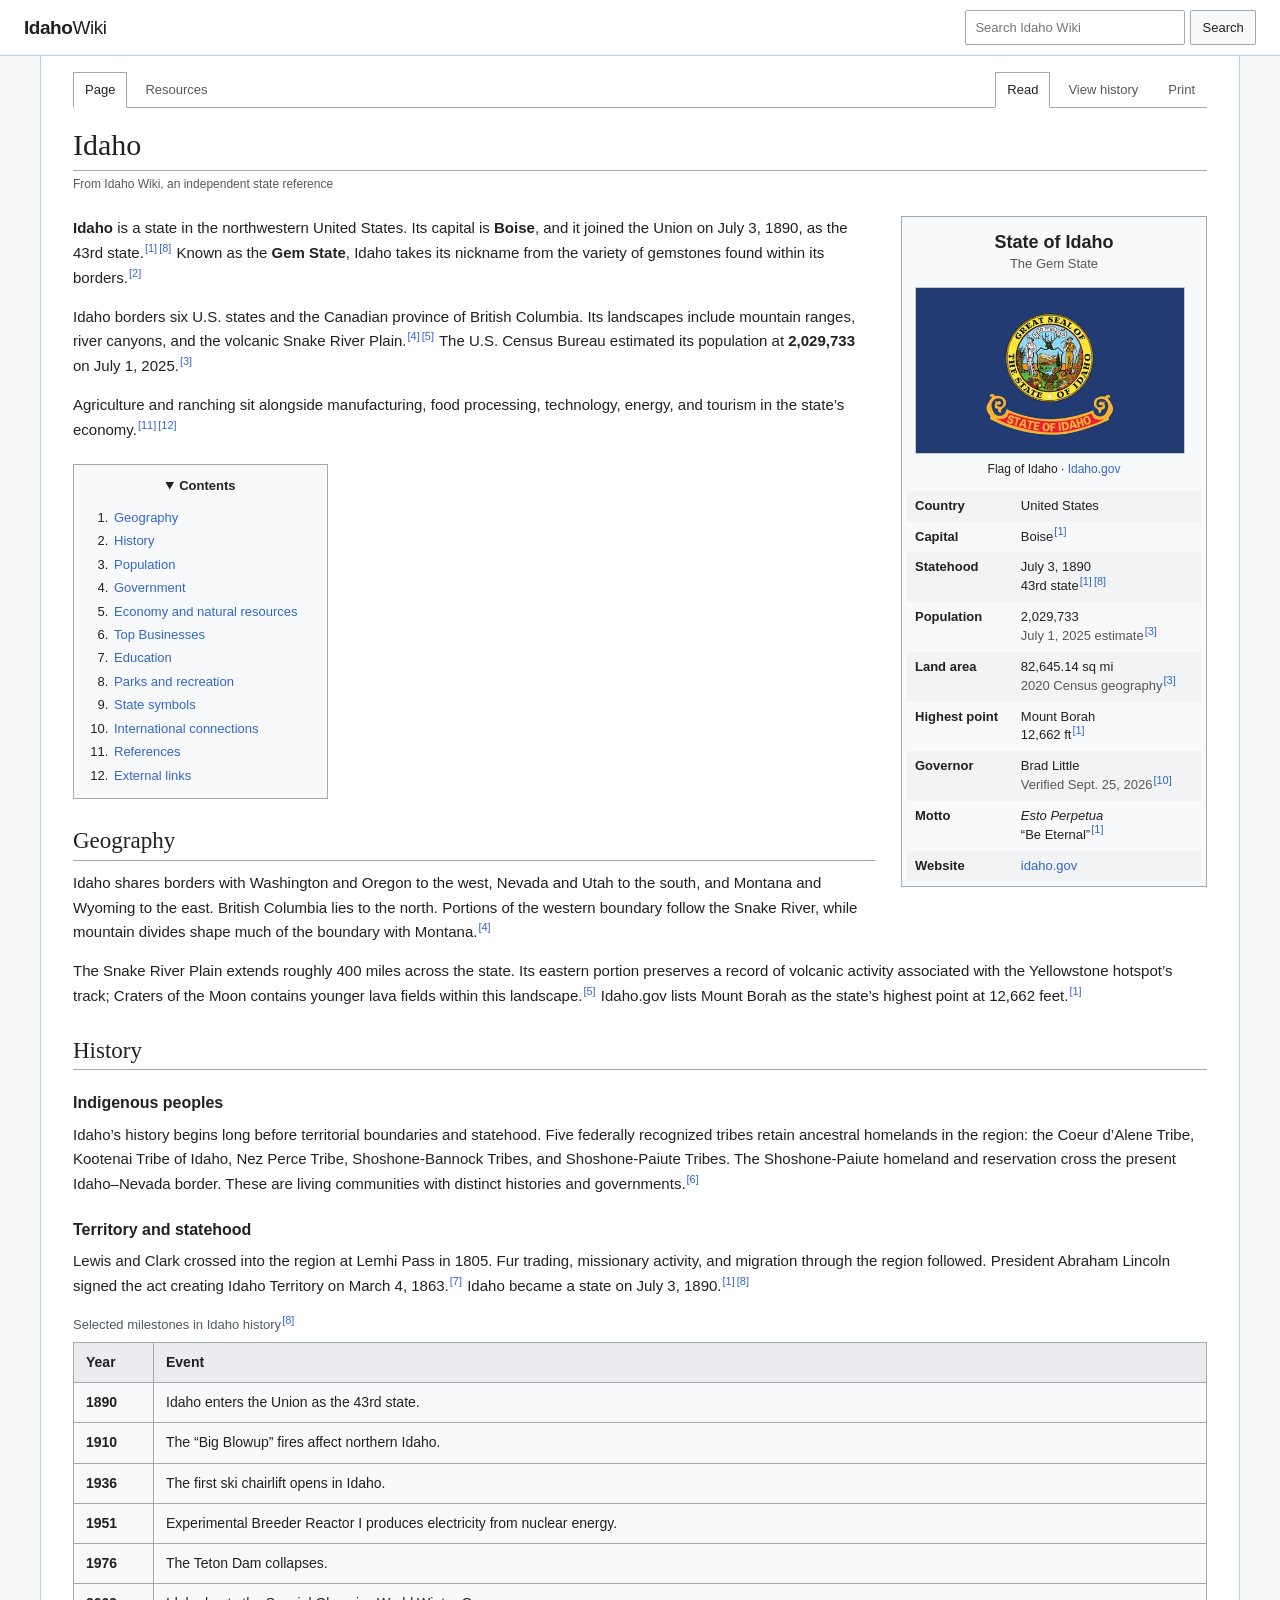
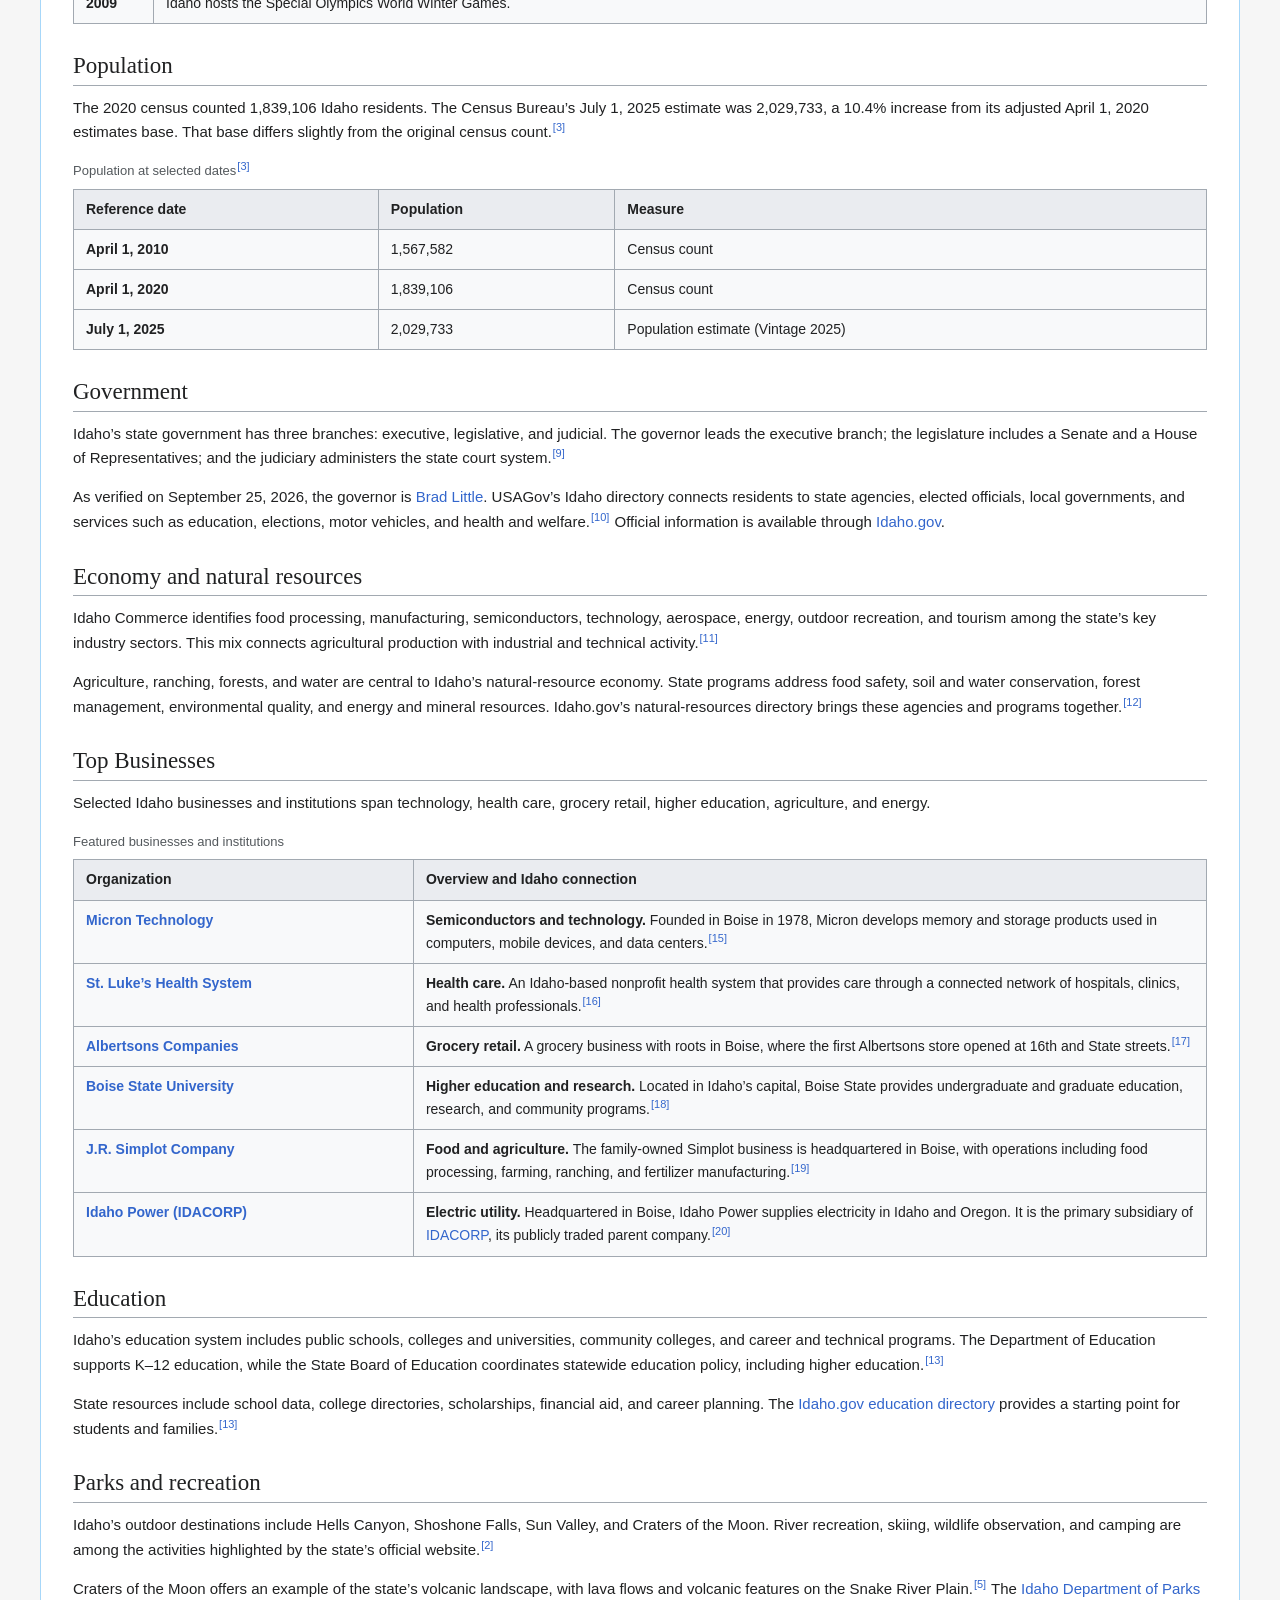
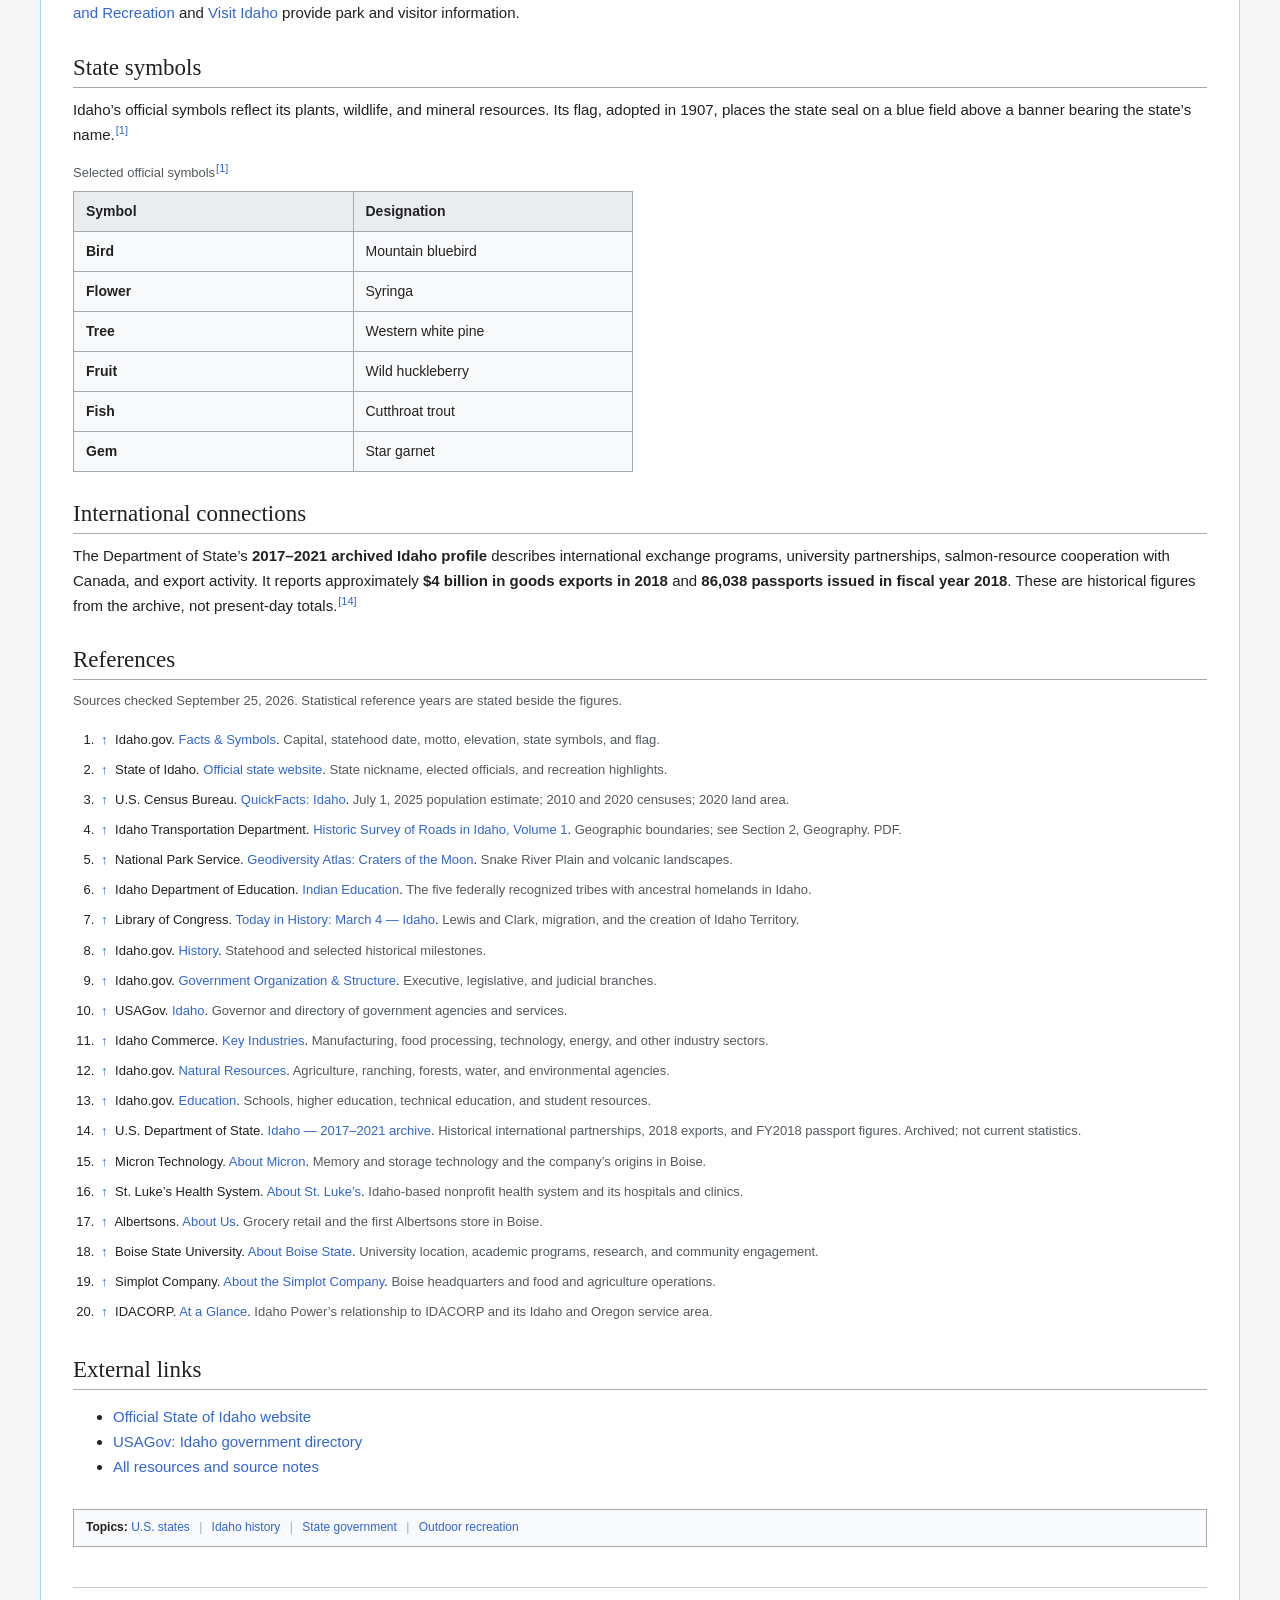
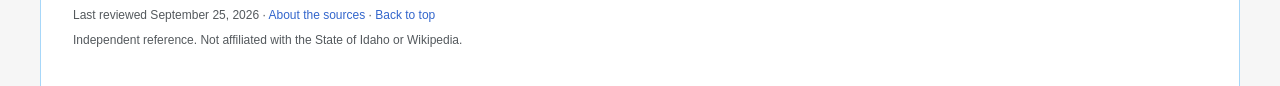
==== index.html @ 50e2097b "Launch Idaho Wiki on Cloudflare Pages" ====
<!DOCTYPE html>
<html lang="en"><head><meta charset="utf-8"><meta name="viewport" content="width=device-width, initial-scale=1"><title>Idaho — Idaho Wiki</title><meta name="description" content="An independent Idaho state wiki covering geography, history, population, government, economy, education, recreation, and state symbols, with official sources."><meta name="theme-color" content="#3366cc"><link rel="canonical" href="https://idaho.wiki/"><link rel="icon" type="image/svg+xml" href="/assets/favicon.svg"><link rel="stylesheet" href="/assets/styles.css"><script src="/assets/search-index.js" defer></script><script src="/assets/wiki.js" defer></script></head>
<body><a class="skip-link" href="#content">Skip to content</a>
<header class="top-bar"><a class="top-bar-left" href="/" aria-label="Idaho Wiki home">Idaho<span>Wiki</span></a><form class="search-box" role="search"><label class="sr-only" for="wiki-search">Search Idaho Wiki</label><input id="wiki-search" type="search" placeholder="Search Idaho Wiki" autocomplete="off" aria-controls="search-results"><button type="submit">Search</button></form></header>
<main class="wiki-container" id="content"><nav class="tab-bar" aria-label="Article navigation"><ul class="tab-group"><li class="selected"><a href="/" aria-current="page">Page</a></li><li class=""><a href="/resources/">Resources</a></li></ul><ul class="tab-group"><li class="selected"><a href="/">Read</a></li><li class=""><a href="/history/">View history</a></li><li><button class="print-button" type="button" hidden>Print</button></li></ul></nav>
<div id="search-results" class="search-results" hidden><div class="search-results-heading"><strong id="search-status" role="status" aria-live="polite"></strong><button type="button" class="close-search">Close</button></div><ul></ul></div>
<h1 class="firstHeading">Idaho</h1><div class="siteSub">From Idaho Wiki, an independent state reference</div><article><aside class="infobox" aria-label="Idaho at a glance">
<div class="infobox-title">State of Idaho</div><div class="infobox-subtitle">The Gem State</div>
<figure class="infobox-image"><a href="/assets/idaho-flag.jpg" aria-label="View Idaho state flag at full size"><img src="/assets/idaho-flag.jpg" alt="Idaho state flag: blue field, state seal, and a red banner reading State of Idaho" width="487" height="300"></a><figcaption>Flag of Idaho · <a href="https://idaho.gov/about-idaho/facts-symbols/">Idaho.gov</a></figcaption></figure>
<table><caption class="sr-only">State facts</caption><tbody>
<tr><th scope="row">Country</th><td>United States</td></tr>
<tr><th scope="row">Capital</th><td>Boise<sup class="reference" id="cite-ref-1-2"><a href="#cite-note-1" aria-label="Reference 1">[1]</a></sup></td></tr>
<tr><th scope="row">Statehood</th><td>July 3, 1890<br>43rd state<sup class="reference" id="cite-ref-1-3"><a href="#cite-note-1" aria-label="Reference 1">[1]</a></sup><sup class="reference" id="cite-ref-8-2"><a href="#cite-note-8" aria-label="Reference 8">[8]</a></sup></td></tr>
<tr><th scope="row">Population</th><td>2,029,733<br><span class="muted">July 1, 2025 estimate</span><sup class="reference" id="cite-ref-3-2"><a href="#cite-note-3" aria-label="Reference 3">[3]</a></sup></td></tr>
<tr><th scope="row">Land area</th><td>82,645.14 sq mi<br><span class="muted">2020 Census geography</span><sup class="reference" id="cite-ref-3-3"><a href="#cite-note-3" aria-label="Reference 3">[3]</a></sup></td></tr>
<tr><th scope="row">Highest point</th><td>Mount Borah<br>12,662 ft<sup class="reference" id="cite-ref-1-4"><a href="#cite-note-1" aria-label="Reference 1">[1]</a></sup></td></tr>
<tr><th scope="row">Governor</th><td>Brad Little<br><span class="muted">Verified Sept. 25, 2026</span><sup class="reference" id="cite-ref-10-1"><a href="#cite-note-10" aria-label="Reference 10">[10]</a></sup></td></tr>
<tr><th scope="row">Motto</th><td><i lang="la">Esto Perpetua</i><br>“Be Eternal”<sup class="reference" id="cite-ref-1-5"><a href="#cite-note-1" aria-label="Reference 1">[1]</a></sup></td></tr>
<tr><th scope="row">Website</th><td><a href="https://idaho.gov/">idaho.gov</a></td></tr>
</tbody></table></aside><div class="lead" id="overview">
<p><strong>Idaho</strong> is a state in the northwestern United States. Its capital is <strong>Boise</strong>, and it joined the Union on July 3, 1890, as the 43rd state.<sup class="reference" id="cite-ref-1-1"><a href="#cite-note-1" aria-label="Reference 1">[1]</a></sup><sup class="reference" id="cite-ref-8-1"><a href="#cite-note-8" aria-label="Reference 8">[8]</a></sup> Known as the <strong>Gem State</strong>, Idaho takes its nickname from the variety of gemstones found within its borders.<sup class="reference" id="cite-ref-2-1"><a href="#cite-note-2" aria-label="Reference 2">[2]</a></sup></p>
<p>Idaho borders six U.S. states and the Canadian province of British Columbia. Its landscapes include mountain ranges, river canyons, and the volcanic Snake River Plain.<sup class="reference" id="cite-ref-4-1"><a href="#cite-note-4" aria-label="Reference 4">[4]</a></sup><sup class="reference" id="cite-ref-5-1"><a href="#cite-note-5" aria-label="Reference 5">[5]</a></sup> The U.S. Census Bureau estimated its population at <strong>2,029,733</strong> on July 1, 2025.<sup class="reference" id="cite-ref-3-1"><a href="#cite-note-3" aria-label="Reference 3">[3]</a></sup></p>
<p>Agriculture and ranching sit alongside manufacturing, food processing, technology, energy, and tourism in the state’s economy.<sup class="reference" id="cite-ref-11-1"><a href="#cite-note-11" aria-label="Reference 11">[11]</a></sup><sup class="reference" id="cite-ref-12-1"><a href="#cite-note-12" aria-label="Reference 12">[12]</a></sup></p>
</div><nav class="toc" aria-label="Contents"><details open><summary>Contents</summary><ol><li><a href="#geography">Geography</a></li><li><a href="#history">History</a></li><li><a href="#population">Population</a></li><li><a href="#government">Government</a></li><li><a href="#economy">Economy and natural resources</a></li><li><a href="#top-businesses">Top Businesses</a></li><li><a href="#education">Education</a></li><li><a href="#recreation">Parks and recreation</a></li><li><a href="#symbols">State symbols</a></li><li><a href="#international">International connections</a></li><li><a href="#references">References</a></li><li><a href="#external-links">External links</a></li></ol></details></nav><section aria-labelledby="geography"><h2 id="geography">Geography</h2><p>Idaho shares borders with Washington and Oregon to the west, Nevada and Utah to the south, and Montana and Wyoming to the east. British Columbia lies to the north. Portions of the western boundary follow the Snake River, while mountain divides shape much of the boundary with Montana.<sup class="reference" id="cite-ref-4-2"><a href="#cite-note-4" aria-label="Reference 4">[4]</a></sup></p>
<p>The Snake River Plain extends roughly 400 miles across the state. Its eastern portion preserves a record of volcanic activity associated with the Yellowstone hotspot’s track; Craters of the Moon contains younger lava fields within this landscape.<sup class="reference" id="cite-ref-5-2"><a href="#cite-note-5" aria-label="Reference 5">[5]</a></sup> Idaho.gov lists Mount Borah as the state’s highest point at 12,662 feet.<sup class="reference" id="cite-ref-1-6"><a href="#cite-note-1" aria-label="Reference 1">[1]</a></sup></p></section><section aria-labelledby="history"><h2 id="history">History</h2><h3>Indigenous peoples</h3><p>Idaho’s history begins long before territorial boundaries and statehood. Five federally recognized tribes retain ancestral homelands in the region: the Coeur d’Alene Tribe, Kootenai Tribe of Idaho, Nez Perce Tribe, Shoshone-Bannock Tribes, and Shoshone-Paiute Tribes. The Shoshone-Paiute homeland and reservation cross the present Idaho–Nevada border. These are living communities with distinct histories and governments.<sup class="reference" id="cite-ref-6-1"><a href="#cite-note-6" aria-label="Reference 6">[6]</a></sup></p>
<h3>Territory and statehood</h3><p>Lewis and Clark crossed into the region at Lemhi Pass in 1805. Fur trading, missionary activity, and migration through the region followed. President Abraham Lincoln signed the act creating Idaho Territory on March 4, 1863.<sup class="reference" id="cite-ref-7-1"><a href="#cite-note-7" aria-label="Reference 7">[7]</a></sup> Idaho became a state on July 3, 1890.<sup class="reference" id="cite-ref-1-7"><a href="#cite-note-1" aria-label="Reference 1">[1]</a></sup><sup class="reference" id="cite-ref-8-3"><a href="#cite-note-8" aria-label="Reference 8">[8]</a></sup></p>
<table class="wikitable timeline"><caption>Selected milestones in Idaho history<sup class="reference" id="cite-ref-8-4"><a href="#cite-note-8" aria-label="Reference 8">[8]</a></sup></caption><thead><tr><th scope="col">Year</th><th scope="col">Event</th></tr></thead><tbody>
<tr><th scope="row">1890</th><td>Idaho enters the Union as the 43rd state.</td></tr>
<tr><th scope="row">1910</th><td>The “Big Blowup” fires affect northern Idaho.</td></tr>
<tr><th scope="row">1936</th><td>The first ski chairlift opens in Idaho.</td></tr>
<tr><th scope="row">1951</th><td>Experimental Breeder Reactor I produces electricity from nuclear energy.</td></tr>
<tr><th scope="row">1976</th><td>The Teton Dam collapses.</td></tr>
<tr><th scope="row">2009</th><td>Idaho hosts the Special Olympics World Winter Games.</td></tr>
</tbody></table></section><section aria-labelledby="population"><h2 id="population">Population</h2><p>The 2020 census counted 1,839,106 Idaho residents. The Census Bureau’s July 1, 2025 estimate was 2,029,733, a 10.4% increase from its adjusted April 1, 2020 estimates base. That base differs slightly from the original census count.<sup class="reference" id="cite-ref-3-4"><a href="#cite-note-3" aria-label="Reference 3">[3]</a></sup></p>
<table class="wikitable population"><caption>Population at selected dates<sup class="reference" id="cite-ref-3-5"><a href="#cite-note-3" aria-label="Reference 3">[3]</a></sup></caption><thead><tr><th scope="col">Reference date</th><th scope="col">Population</th><th scope="col">Measure</th></tr></thead><tbody>
<tr><th scope="row">April 1, 2010</th><td>1,567,582</td><td>Census count</td></tr>
<tr><th scope="row">April 1, 2020</th><td>1,839,106</td><td>Census count</td></tr>
<tr><th scope="row">July 1, 2025</th><td>2,029,733</td><td>Population estimate (Vintage 2025)</td></tr>
</tbody></table></section><section aria-labelledby="government"><h2 id="government">Government</h2><p>Idaho’s state government has three branches: executive, legislative, and judicial. The governor leads the executive branch; the legislature includes a Senate and a House of Representatives; and the judiciary administers the state court system.<sup class="reference" id="cite-ref-9-1"><a href="#cite-note-9" aria-label="Reference 9">[9]</a></sup></p>
<p>As verified on September 25, 2026, the governor is <a href="https://gov.idaho.gov/">Brad Little</a>. USAGov’s Idaho directory connects residents to state agencies, elected officials, local governments, and services such as education, elections, motor vehicles, and health and welfare.<sup class="reference" id="cite-ref-10-2"><a href="#cite-note-10" aria-label="Reference 10">[10]</a></sup> Official information is available through <a href="https://idaho.gov/">Idaho.gov</a>.</p></section><section aria-labelledby="economy"><h2 id="economy">Economy and natural resources</h2><p>Idaho Commerce identifies food processing, manufacturing, semiconductors, technology, aerospace, energy, outdoor recreation, and tourism among the state’s key industry sectors. This mix connects agricultural production with industrial and technical activity.<sup class="reference" id="cite-ref-11-2"><a href="#cite-note-11" aria-label="Reference 11">[11]</a></sup></p>
<p>Agriculture, ranching, forests, and water are central to Idaho’s natural-resource economy. State programs address food safety, soil and water conservation, forest management, environmental quality, and energy and mineral resources. Idaho.gov’s natural-resources directory brings these agencies and programs together.<sup class="reference" id="cite-ref-12-2"><a href="#cite-note-12" aria-label="Reference 12">[12]</a></sup></p></section><section aria-labelledby="top-businesses"><h2 id="top-businesses">Top Businesses</h2><p>Selected Idaho businesses and institutions span technology, health care, grocery retail, higher education, agriculture, and energy.</p>
<table class="wikitable businesses"><caption>Featured businesses and institutions</caption><thead><tr><th scope="col">Organization</th><th scope="col">Overview and Idaho connection</th></tr></thead><tbody>
<tr><th scope="row"><a href="https://www.micron.com/">Micron Technology</a></th><td><strong>Semiconductors and technology.</strong> Founded in Boise in 1978, Micron develops memory and storage products used in computers, mobile devices, and data centers.<sup class="reference" id="cite-ref-15-1"><a href="#cite-note-15" aria-label="Reference 15">[15]</a></sup></td></tr>
<tr><th scope="row"><a href="https://stlukesonline.org/">St. Luke’s Health System</a></th><td><strong>Health care.</strong> An Idaho-based nonprofit health system that provides care through a connected network of hospitals, clinics, and health professionals.<sup class="reference" id="cite-ref-16-1"><a href="#cite-note-16" aria-label="Reference 16">[16]</a></sup></td></tr>
<tr><th scope="row"><a href="https://www.albertsonscompanies.com/">Albertsons Companies</a></th><td><strong>Grocery retail.</strong> A grocery business with roots in Boise, where the first Albertsons store opened at 16th and State streets.<sup class="reference" id="cite-ref-17-1"><a href="#cite-note-17" aria-label="Reference 17">[17]</a></sup></td></tr>
<tr><th scope="row"><a href="https://www.boisestate.edu/">Boise State University</a></th><td><strong>Higher education and research.</strong> Located in Idaho’s capital, Boise State provides undergraduate and graduate education, research, and community programs.<sup class="reference" id="cite-ref-18-1"><a href="#cite-note-18" aria-label="Reference 18">[18]</a></sup></td></tr>
<tr><th scope="row"><a href="https://www.simplot.com/">J.R. Simplot Company</a></th><td><strong>Food and agriculture.</strong> The family-owned Simplot business is headquartered in Boise, with operations including food processing, farming, ranching, and fertilizer manufacturing.<sup class="reference" id="cite-ref-19-1"><a href="#cite-note-19" aria-label="Reference 19">[19]</a></sup></td></tr>
<tr><th scope="row"><a href="https://www.idahopower.com/">Idaho Power (IDACORP)</a></th><td><strong>Electric utility.</strong> Headquartered in Boise, Idaho Power supplies electricity in Idaho and Oregon. It is the primary subsidiary of <a href="https://www.idacorpinc.com/">IDACORP</a>, its publicly traded parent company.<sup class="reference" id="cite-ref-20-1"><a href="#cite-note-20" aria-label="Reference 20">[20]</a></sup></td></tr>
</tbody></table></section><section aria-labelledby="education"><h2 id="education">Education</h2><p>Idaho’s education system includes public schools, colleges and universities, community colleges, and career and technical programs. The Department of Education supports K–12 education, while the State Board of Education coordinates statewide education policy, including higher education.<sup class="reference" id="cite-ref-13-1"><a href="#cite-note-13" aria-label="Reference 13">[13]</a></sup></p>
<p>State resources include school data, college directories, scholarships, financial aid, and career planning. The <a href="https://idaho.gov/for-residents/education/">Idaho.gov education directory</a> provides a starting point for students and families.<sup class="reference" id="cite-ref-13-2"><a href="#cite-note-13" aria-label="Reference 13">[13]</a></sup></p></section><section aria-labelledby="recreation"><h2 id="recreation">Parks and recreation</h2><p>Idaho’s outdoor destinations include Hells Canyon, Shoshone Falls, Sun Valley, and Craters of the Moon. River recreation, skiing, wildlife observation, and camping are among the activities highlighted by the state’s official website.<sup class="reference" id="cite-ref-2-2"><a href="#cite-note-2" aria-label="Reference 2">[2]</a></sup></p>
<p>Craters of the Moon offers an example of the state’s volcanic landscape, with lava flows and volcanic features on the Snake River Plain.<sup class="reference" id="cite-ref-5-3"><a href="#cite-note-5" aria-label="Reference 5">[5]</a></sup> The <a href="https://parksandrecreation.idaho.gov/">Idaho Department of Parks and Recreation</a> and <a href="https://visitidaho.org/">Visit Idaho</a> provide park and visitor information.</p></section><section aria-labelledby="symbols"><h2 id="symbols">State symbols</h2><p>Idaho’s official symbols reflect its plants, wildlife, and mineral resources. Its flag, adopted in 1907, places the state seal on a blue field above a banner bearing the state’s name.<sup class="reference" id="cite-ref-1-8"><a href="#cite-note-1" aria-label="Reference 1">[1]</a></sup></p>
<table class="wikitable symbols"><caption>Selected official symbols<sup class="reference" id="cite-ref-1-9"><a href="#cite-note-1" aria-label="Reference 1">[1]</a></sup></caption><thead><tr><th scope="col">Symbol</th><th scope="col">Designation</th></tr></thead><tbody>
<tr><th scope="row">Bird</th><td>Mountain bluebird</td></tr>
<tr><th scope="row">Flower</th><td>Syringa</td></tr>
<tr><th scope="row">Tree</th><td>Western white pine</td></tr>
<tr><th scope="row">Fruit</th><td>Wild huckleberry</td></tr>
<tr><th scope="row">Fish</th><td>Cutthroat trout</td></tr>
<tr><th scope="row">Gem</th><td>Star garnet</td></tr>
</tbody></table></section><section aria-labelledby="international"><h2 id="international">International connections</h2><p>The Department of State’s <strong>2017–2021 archived Idaho profile</strong> describes international exchange programs, university partnerships, salmon-resource cooperation with Canada, and export activity. It reports approximately <strong>$4 billion in goods exports in 2018</strong> and <strong>86,038 passports issued in fiscal year 2018</strong>. These are historical figures from the archive, not present-day totals.<sup class="reference" id="cite-ref-14-1"><a href="#cite-note-14" aria-label="Reference 14">[14]</a></sup></p></section><section aria-labelledby="references"><h2 id="references">References</h2><p class="source-date">Sources checked September 25, 2026. Statistical reference years are stated beside the figures.</p><ol class="references"><li id="cite-note-1"><a class="ref-back" href="#cite-ref-1-1" aria-label="Back to first use of reference 1">↑</a> Idaho.gov. <a href="https://idaho.gov/about-idaho/facts-symbols/">Facts &amp; Symbols</a>. <span class="muted">Capital, statehood date, motto, elevation, state symbols, and flag.</span></li><li id="cite-note-2"><a class="ref-back" href="#cite-ref-2-1" aria-label="Back to first use of reference 2">↑</a> State of Idaho. <a href="https://idaho.gov/">Official state website</a>. <span class="muted">State nickname, elected officials, and recreation highlights.</span></li><li id="cite-note-3"><a class="ref-back" href="#cite-ref-3-1" aria-label="Back to first use of reference 3">↑</a> U.S. Census Bureau. <a href="https://www.census.gov/quickfacts/ID">QuickFacts: Idaho</a>. <span class="muted">July 1, 2025 population estimate; 2010 and 2020 censuses; 2020 land area.</span></li><li id="cite-note-4"><a class="ref-back" href="#cite-ref-4-1" aria-label="Back to first use of reference 4">↑</a> Idaho Transportation Department. <a href="https://apps.itd.idaho.gov/Apps/env/cultural/Historic_Survey_ID_Roads_Vol_1.pdf">Historic Survey of Roads in Idaho, Volume 1</a>. <span class="muted">Geographic boundaries; see Section 2, Geography. PDF.</span></li><li id="cite-note-5"><a class="ref-back" href="#cite-ref-5-1" aria-label="Back to first use of reference 5">↑</a> National Park Service. <a href="https://www.nps.gov/articles/nps-geodiversity-atlas-craters-of-the-moon-national-monument-preserve-idaho.htm">Geodiversity Atlas: Craters of the Moon</a>. <span class="muted">Snake River Plain and volcanic landscapes.</span></li><li id="cite-note-6"><a class="ref-back" href="#cite-ref-6-1" aria-label="Back to first use of reference 6">↑</a> Idaho Department of Education. <a href="https://www.sde.idaho.gov/about-us/departments/indian-education/">Indian Education</a>. <span class="muted">The five federally recognized tribes with ancestral homelands in Idaho.</span></li><li id="cite-note-7"><a class="ref-back" href="#cite-ref-7-1" aria-label="Back to first use of reference 7">↑</a> Library of Congress. <a href="https://www.loc.gov/item/today-in-history/mar04.html">Today in History: March 4 — Idaho</a>. <span class="muted">Lewis and Clark, migration, and the creation of Idaho Territory.</span></li><li id="cite-note-8"><a class="ref-back" href="#cite-ref-8-1" aria-label="Back to first use of reference 8">↑</a> Idaho.gov. <a href="https://idaho.gov/about-idaho/history/">History</a>. <span class="muted">Statehood and selected historical milestones.</span></li><li id="cite-note-9"><a class="ref-back" href="#cite-ref-9-1" aria-label="Back to first use of reference 9">↑</a> Idaho.gov. <a href="https://idaho.gov/government/organization-structure/">Government Organization &amp; Structure</a>. <span class="muted">Executive, legislative, and judicial branches.</span></li><li id="cite-note-10"><a class="ref-back" href="#cite-ref-10-1" aria-label="Back to first use of reference 10">↑</a> USAGov. <a href="https://www.usa.gov/states/idaho">Idaho</a>. <span class="muted">Governor and directory of government agencies and services.</span></li><li id="cite-note-11"><a class="ref-back" href="#cite-ref-11-1" aria-label="Back to first use of reference 11">↑</a> Idaho Commerce. <a href="https://commerce.idaho.gov/key-industries/">Key Industries</a>. <span class="muted">Manufacturing, food processing, technology, energy, and other industry sectors.</span></li><li id="cite-note-12"><a class="ref-back" href="#cite-ref-12-1" aria-label="Back to first use of reference 12">↑</a> Idaho.gov. <a href="https://idaho.gov/about-idaho/natural-resources/">Natural Resources</a>. <span class="muted">Agriculture, ranching, forests, water, and environmental agencies.</span></li><li id="cite-note-13"><a class="ref-back" href="#cite-ref-13-1" aria-label="Back to first use of reference 13">↑</a> Idaho.gov. <a href="https://idaho.gov/for-residents/education/">Education</a>. <span class="muted">Schools, higher education, technical education, and student resources.</span></li><li id="cite-note-14"><a class="ref-back" href="#cite-ref-14-1" aria-label="Back to first use of reference 14">↑</a> U.S. Department of State. <a href="https://2017-2021.state.gov/states/idaho/">Idaho — 2017–2021 archive</a>. <span class="muted">Historical international partnerships, 2018 exports, and FY2018 passport figures. Archived; not current statistics.</span></li><li id="cite-note-15"><a class="ref-back" href="#cite-ref-15-1" aria-label="Back to first use of reference 15">↑</a> Micron Technology. <a href="https://www.micron.com/about">About Micron</a>. <span class="muted">Memory and storage technology and the company’s origins in Boise.</span></li><li id="cite-note-16"><a class="ref-back" href="#cite-ref-16-1" aria-label="Back to first use of reference 16">↑</a> St. Luke’s Health System. <a href="https://stlukesonline.org/en/about/">About St. Luke’s</a>. <span class="muted">Idaho-based nonprofit health system and its hospitals and clinics.</span></li><li id="cite-note-17"><a class="ref-back" href="#cite-ref-17-1" aria-label="Back to first use of reference 17">↑</a> Albertsons. <a href="https://www.albertsons.com/about-us.html">About Us</a>. <span class="muted">Grocery retail and the first Albertsons store in Boise.</span></li><li id="cite-note-18"><a class="ref-back" href="#cite-ref-18-1" aria-label="Back to first use of reference 18">↑</a> Boise State University. <a href="https://www.boisestate.edu/about/">About Boise State</a>. <span class="muted">University location, academic programs, research, and community engagement.</span></li><li id="cite-note-19"><a class="ref-back" href="#cite-ref-19-1" aria-label="Back to first use of reference 19">↑</a> Simplot Company. <a href="https://www.simplot.com/company">About the Simplot Company</a>. <span class="muted">Boise headquarters and food and agriculture operations.</span></li><li id="cite-note-20"><a class="ref-back" href="#cite-ref-20-1" aria-label="Back to first use of reference 20">↑</a> IDACORP. <a href="https://www.idacorpinc.com/about-us/at-a-glance/">At a Glance</a>. <span class="muted">Idaho Power’s relationship to IDACORP and its Idaho and Oregon service area.</span></li></ol></section><section aria-labelledby="external-links"><h2 id="external-links">External links</h2><ul><li><a href="https://idaho.gov/">Official State of Idaho website</a></li><li><a href="https://www.usa.gov/states/idaho">USAGov: Idaho government directory</a></li><li><a href="/resources/">All resources and source notes</a></li></ul></section><div class="catlinks"><strong>Topics:</strong> <a href="#geography">U.S. states</a><span aria-hidden="true"> | </span><a href="#history">Idaho history</a><span aria-hidden="true"> | </span><a href="#government">State government</a><span aria-hidden="true"> | </span><a href="#recreation">Outdoor recreation</a></div></article>
<footer class="footer"><p>Last reviewed September 25, 2026 · <a href="/resources/#source-notes">About the sources</a> · <a href="#content">Back to top</a></p><p>Independent reference. Not affiliated with the State of Idaho or Wikipedia.</p></footer></main></body></html>
---- assets/styles.css ----
:root { --paper: #fff; --background: #f6f6f6; --ink: #202122; --muted: #54595d; --link: #3366cc; --line: #a2a9b1; --blue-line: #a7d7f9; --panel: #f8f9fa; }
*, *::before, *::after { box-sizing: border-box; }
html { scroll-padding-top: 1rem; }
body { margin: 0; background: var(--background); color: var(--ink); font: 15px/1.65 sans-serif; }
a { color: var(--link); text-decoration: none; }
a:hover { text-decoration: underline; }
a:focus-visible, button:focus-visible, input:focus-visible, summary:focus-visible { outline: 2px solid var(--link); outline-offset: 3px; }
button, input { font: inherit; }
button { cursor: pointer; border: 1px solid var(--line); background: var(--panel); color: var(--ink); padding: .35rem .7rem; border-radius: 2px; }
button:hover { background: #eaecf0; }
button[hidden], [hidden] { display: none !important; }
.top-bar { background: var(--paper); border-bottom: 1px solid var(--blue-line); display: flex; justify-content: space-between; align-items: center; gap: 1rem; padding: 10px 24px; }
.top-bar-left { color: var(--ink); font-size: 19px; font-weight: 700; letter-spacing: -.45px; white-space: nowrap; }
.top-bar-left span { font-weight: 400; }
.top-bar-left:hover { text-decoration: none; }
.search-box { display: flex; gap: 5px; font-size: 13px; }
.search-box input { border: 1px solid var(--line); background: #fff; color: var(--ink); border-radius: 2px; padding: 5px 9px; width: 220px; min-width: 0; }
.wiki-container { max-width: 1200px; margin: 0 auto; background: var(--paper); border-left: 1px solid var(--blue-line); border-right: 1px solid var(--blue-line); min-height: calc(100vh - 57px); padding: 16px 32px 30px; }
.tab-bar { display: flex; justify-content: space-between; gap: 12px; border-bottom: 1px solid var(--line); margin-bottom: 18px; font-size: 13px; }
.tab-group { display: flex; list-style: none; margin: 0; padding: 0; align-items: end; }
.tab-group li { margin-right: 6px; }
.tab-group li:last-child { margin-right: 0; }
.tab-group a, .tab-group button { display: block; padding: 6px 11px; color: var(--muted); border: 1px solid transparent; background: transparent; white-space: nowrap; border-radius: 0; }
.tab-group .selected a { color: var(--ink); background: var(--paper); border-color: var(--line); border-bottom-color: #fff; margin-bottom: -1px; padding-bottom: 7px; }
h1, h2 { font-family: 'Linux Libertine', Georgia, 'Times New Roman', serif; font-weight: 400; line-height: 1.25; }
h1.firstHeading { font-size: 30px; margin: 0 0 4px; border-bottom: 1px solid var(--line); padding-bottom: 6px; }
.siteSub { font-size: 12px; color: var(--muted); margin-bottom: 22px; }
h2 { font-size: 23px; border-bottom: 1px solid var(--line); margin: 28px 0 10px; padding-bottom: 4px; overflow: hidden; }
h3 { font-size: 16px; margin: 20px 0 6px; }
p { margin: 0 0 14px; }
article { display: flow-root; }
section { scroll-margin-top: 1rem; }
.lead p:first-child { margin-top: 0; }
.infobox { border: 1px solid var(--line); background: var(--panel); padding: 5px; width: 306px; float: right; clear: right; margin: 0 0 22px 26px; font-size: 13px; line-height: 1.45; }
.infobox-title { font-size: 18px; font-weight: 700; text-align: center; padding: 7px 4px 0; }
.infobox-subtitle { text-align: center; color: var(--muted); font-size: 13px; padding-bottom: 8px; }
.infobox-image { margin: 0; padding: 5px 8px 12px; text-align: center; }
.infobox-image img { max-width: 100%; height: auto; display: block; width: 270px; border: 1px solid #c8ccd1; background: #eaecf0; }
figcaption { margin-top: 7px; font-size: 12px; }
.infobox table { width: 100%; border-collapse: collapse; }
.infobox th, .infobox td { vertical-align: top; text-align: left; padding: 6px 8px; overflow-wrap: anywhere; }
.infobox th { width: 36%; }
.infobox tr:nth-child(odd) { background: #f1f3f5; }
.muted { color: var(--muted); }
.toc { display: table; min-width: 255px; max-width: 100%; border: 1px solid var(--line); background: var(--panel); padding: 10px 16px; margin: 22px 0; font-size: 13px; }
.toc summary { font-weight: 700; cursor: pointer; text-align: center; }
.toc ol { margin: 9px 0 1px; padding-left: 22px; }
.toc li { padding: 1px 0 1px 2px; }
.reference { font-size: 11px; line-height: 0; padding: 0 1px; }
.reference a { white-space: nowrap; }
.wikitable { border-collapse: collapse; background: var(--panel); width: 100%; margin: 15px 0 22px; font-size: 14px; }
.wikitable caption { text-align: left; font-size: 13px; color: var(--muted); padding-bottom: 7px; }
.wikitable th, .wikitable td { border: 1px solid var(--line); padding: 8px 12px; text-align: left; vertical-align: top; }
.wikitable thead th { background: #eaecf0; }
.timeline th:first-child { width: 80px; }
.population td:nth-child(2) { font-variant-numeric: tabular-nums; white-space: nowrap; }
.symbols { max-width: 560px; }
.symbols th { width: 32%; }
.businesses th:first-child { width: 30%; }
#population, #references { clear: both; }
.source-date { font-size: 13px; color: var(--muted); }
.references { padding-left: 25px; font-size: 13px; line-height: 1.55; }
.references li { padding: 4px 0 6px 3px; overflow-wrap: anywhere; }
.references li:target, h2:target, .history-list li:target { background: #eef3ff; }
.ref-back { font-weight: 700; padding-right: 4px; }
.catlinks { border: 1px solid var(--line); background: var(--panel); padding: 8px 12px; margin-top: 30px; clear: both; font-size: 12px; }
.catlinks span { color: var(--line); padding: 0 6px; }
.resource-list { list-style: none; margin: 0; padding: 0; max-width: 900px; }
.resource-list li { padding: 16px 0; border-bottom: 1px solid #eaecf0; }
.resource-list li > a { font-weight: 700; }
.resource-list p { font-size: 14px; color: var(--muted); margin: 4px 0 0; }
.archive-label, .revision-label { display: inline-block; background: #eaecf0; font-size: 12px; padding: 1px 6px; margin-left: 8px; font-weight: 400; color: var(--muted); }
.history-note { padding: 12px 16px; border: 1px solid var(--line); background: var(--panel); margin: 20px 0; font-size: 14px; }
.history-list { list-style: none; padding: 0; margin: 0; }
.history-list li { padding: 20px 0; border-bottom: 1px dotted var(--line); }
.history-date { font-weight: 700; margin-bottom: 10px; }
.history-list p { max-width: 900px; }
.footer { clear: both; border-top: 1px solid #c8ccd1; padding-top: 18px; margin-top: 40px; font-size: 12px; color: var(--muted); }
.footer p { margin-bottom: 5px; }
.search-results { padding: 14px 18px; border: 1px solid var(--blue-line); background: var(--panel); margin: 0 0 22px; }
.search-results-heading { display: flex; align-items: center; justify-content: space-between; gap: 15px; font-size: 14px; }
.close-search { font-size: 12px; }
.search-results ul { padding-left: 20px; margin-bottom: 0; }
.search-results li { margin: 10px 0; }
.search-results p { font-size: 13px; color: var(--muted); margin: 2px 0; }
.sr-only { position: absolute; width: 1px; height: 1px; padding: 0; margin: -1px; overflow: hidden; clip: rect(0,0,0,0); white-space: nowrap; border: 0; }
.skip-link { position: absolute; top: -80px; left: 12px; background: #fff; padding: 10px; z-index: 10; border: 2px solid var(--link); }
.skip-link:focus { top: 8px; }
@media (max-width: 760px) {
  body { font-size: 15px; }
  .wiki-container { padding: 16px 20px 25px; }
  .infobox { width: 270px; margin-left: 18px; }
  .toc { min-width: 0; }
}
@media (max-width: 620px) {
  .top-bar { padding: 12px 16px; flex-wrap: wrap; gap: 10px; }
  .search-box { flex: 1 0 100%; }
  .search-box input { width: auto; flex: 1; font-size: 16px; }
  .search-box button { min-height: 38px; }
  .wiki-container { padding: 14px 16px 24px; border: 0; }
  .tab-bar { flex-wrap: wrap; gap: 0 12px; }
  .tab-group a, .tab-group button { padding: 9px 8px; }
  .tab-group .selected a { padding-bottom: 10px; }
  .tab-group li { margin-right: 0; }
  .infobox { float: none; width: 100%; max-width: 370px; margin: 0 auto 24px; font-size: 14px; }
  .infobox-image img { margin: 0 auto; }
  .toc { width: 100%; font-size: 14px; }
  .toc summary { text-align: left; }
  .toc li { padding-block: 3px; }
  .wikitable th, .wikitable td { padding: 7px 8px; overflow-wrap: anywhere; }
  .wikitable { font-size: 13px; }
  h1.firstHeading { font-size: 28px; }
  .archive-label { margin: 4px 0 0; }
}
@media print {
  body { color: #000; background: #fff; font-size: 10pt; }
  .top-bar, .tab-bar, .search-results, .skip-link, .toc, .catlinks, .print-button { display: none !important; }
  .wiki-container { max-width: none; min-height: 0; border: 0; padding: 0; }
  .infobox { width: 245px; font-size: 9pt; }
  a { color: #000; }
  h2, h3 { break-after: avoid; }
  tr, figure { break-inside: avoid; }
  .footer { margin-top: 20px; }
}
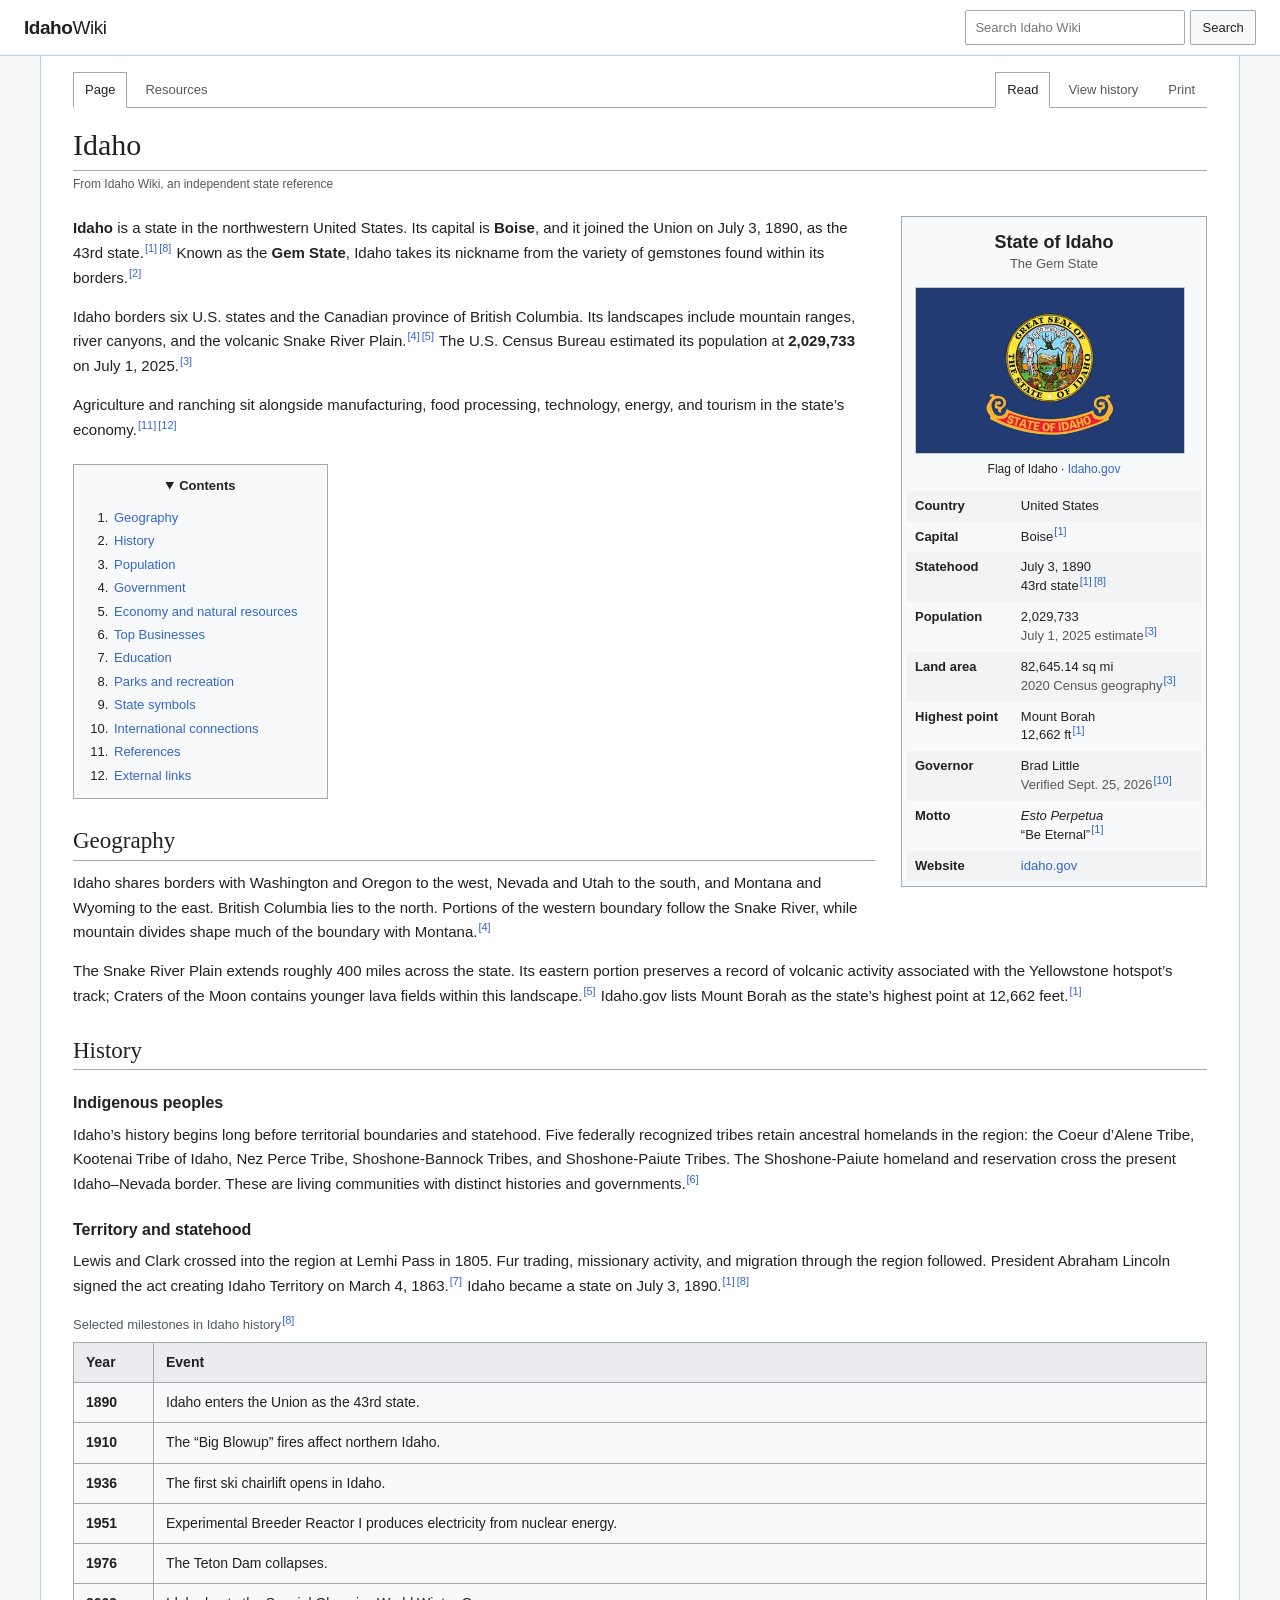
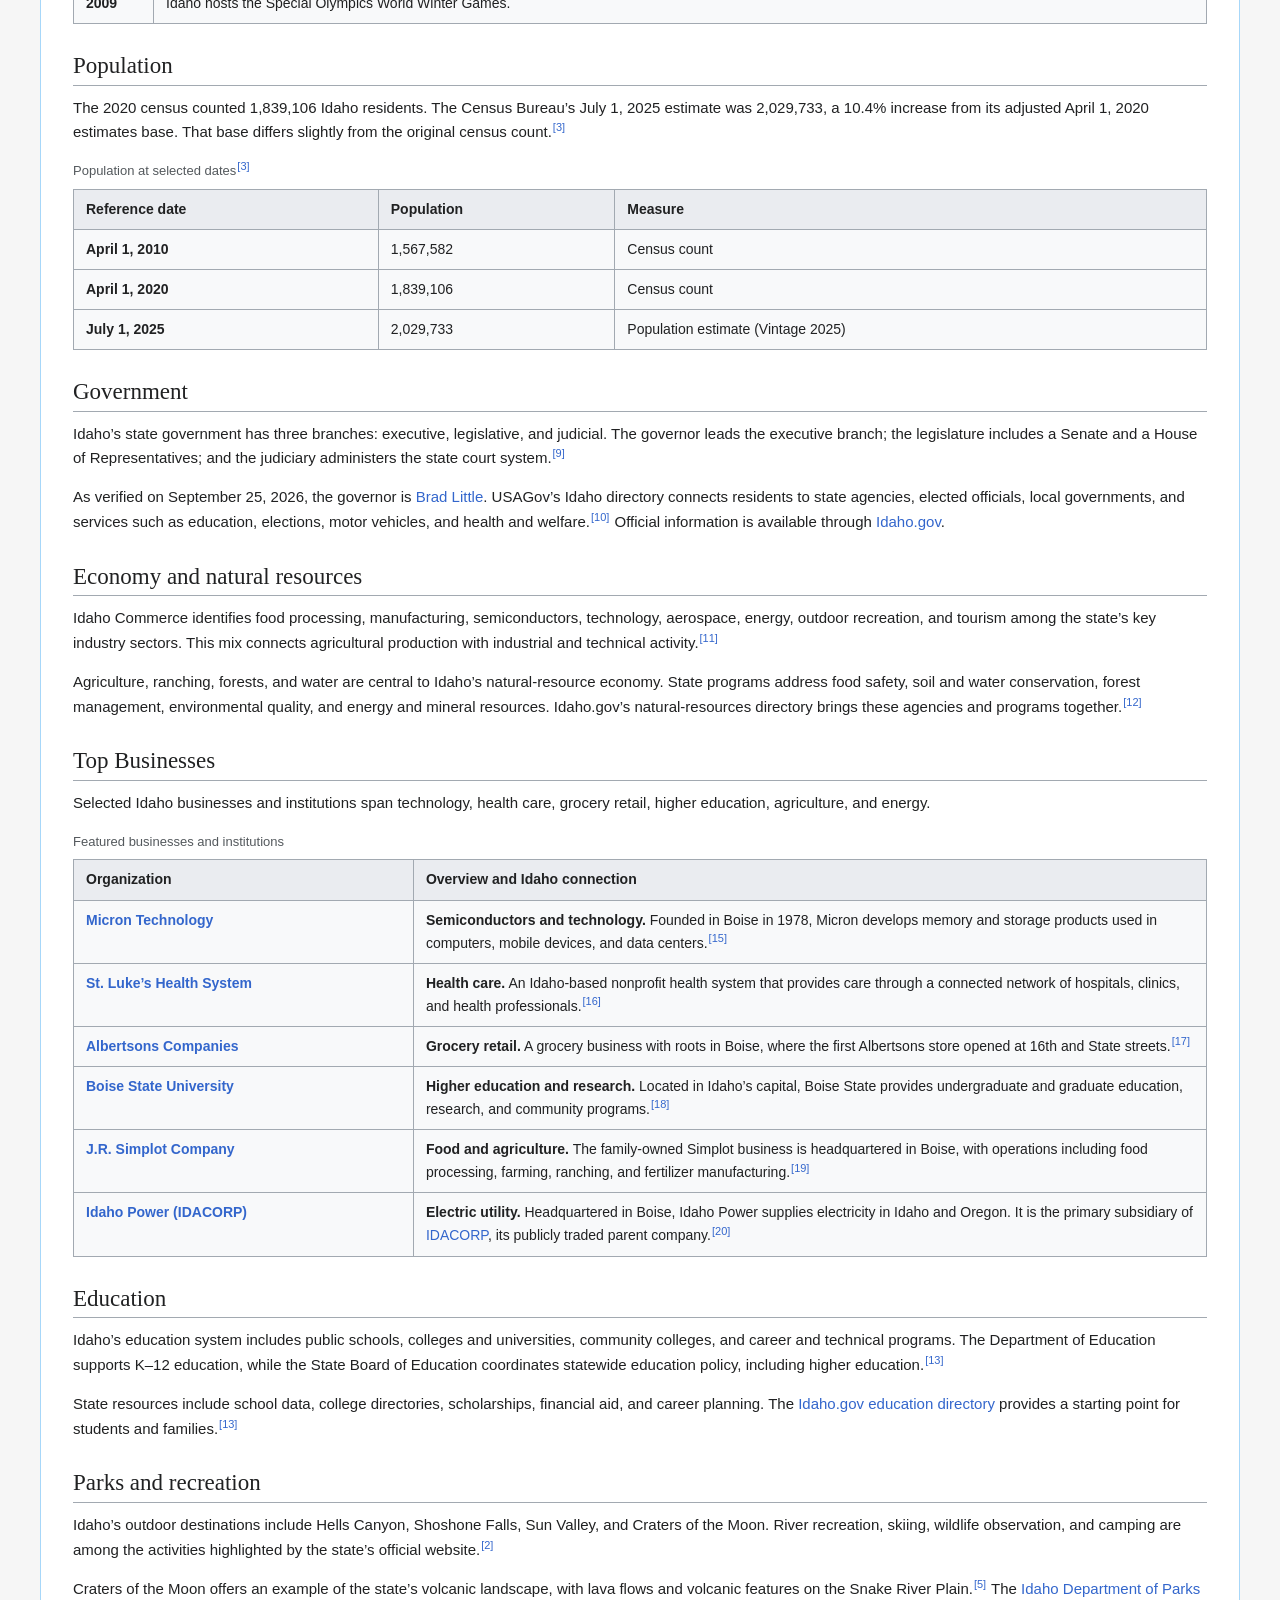
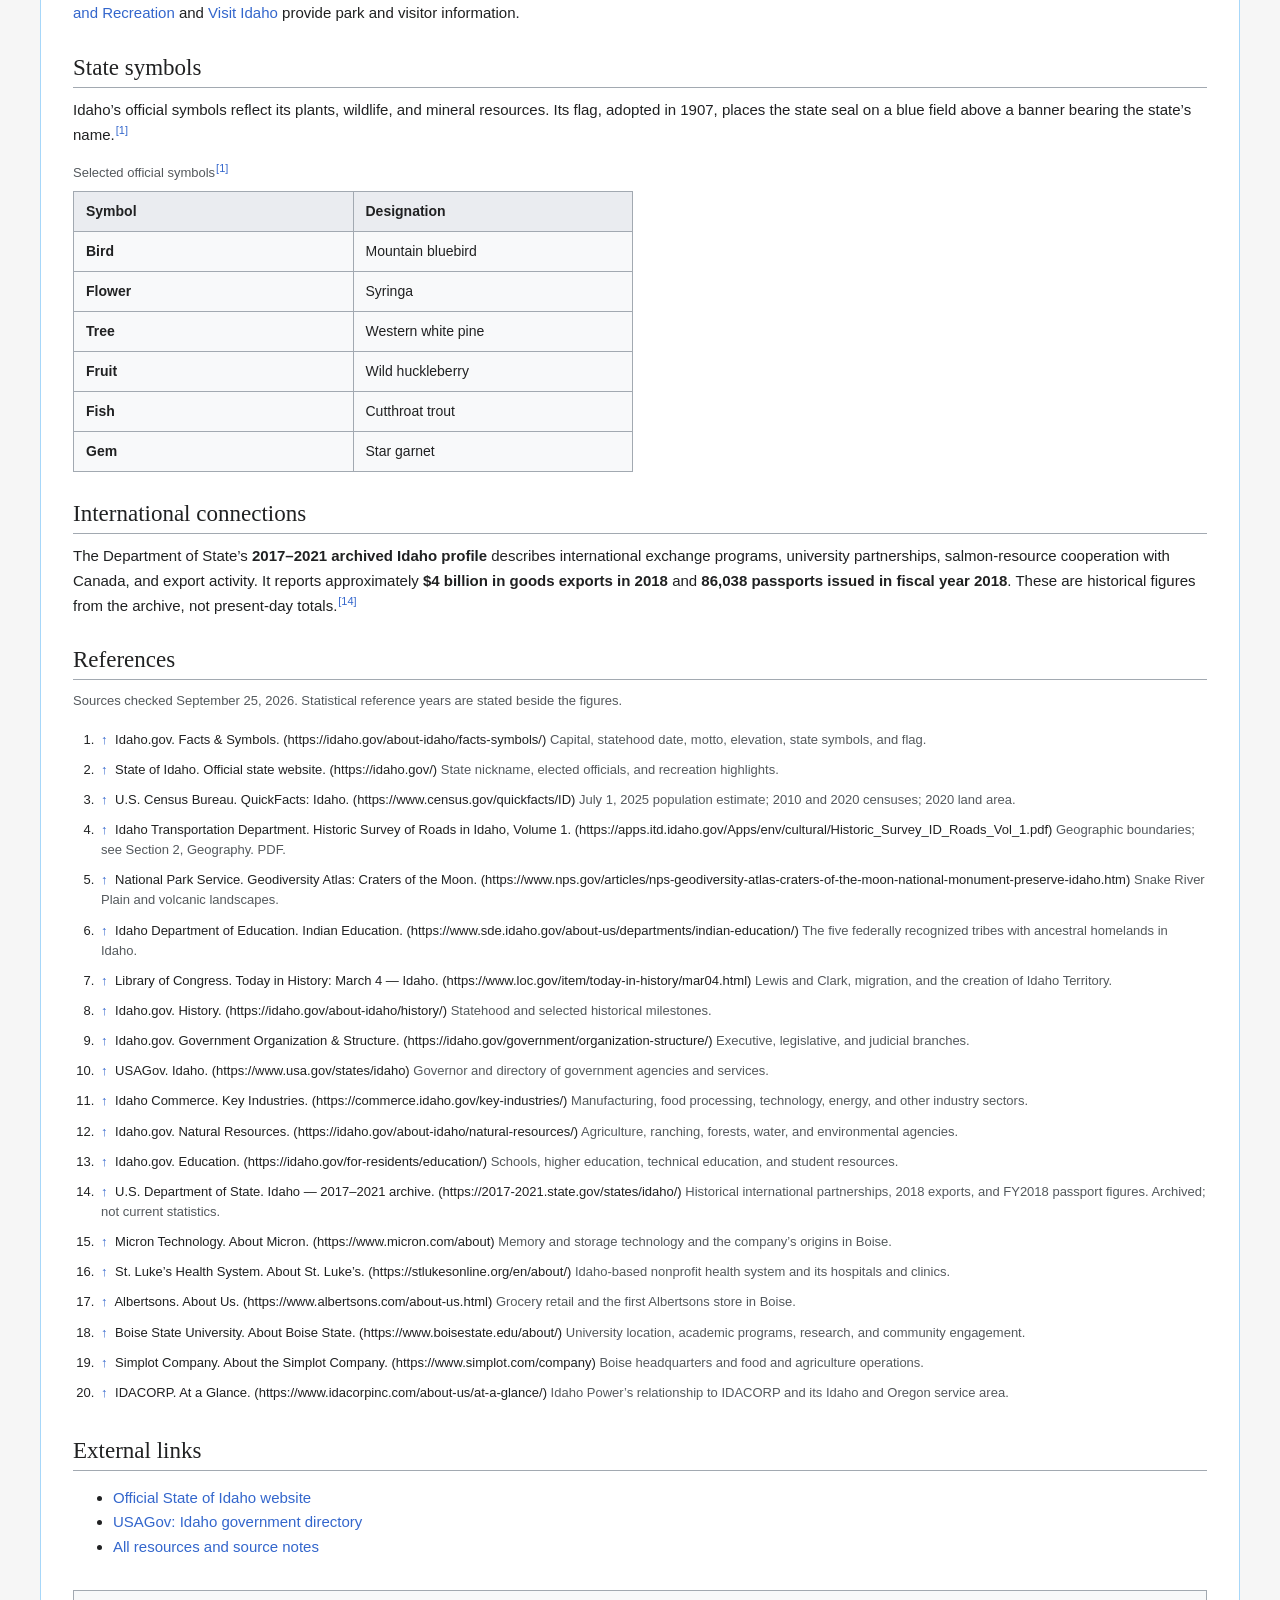
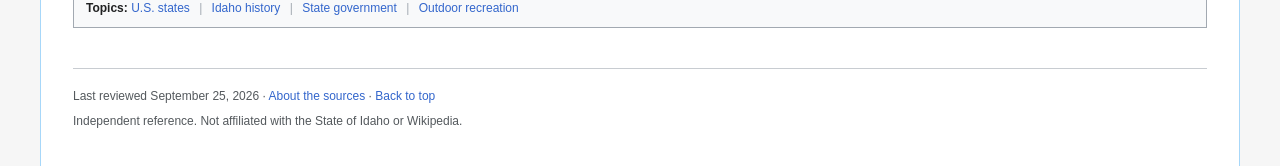
==== commit b6b74e16: "Render homepage footnote URLs as plain text" ====
--- a/index.html
+++ b/index.html
@@ -1,5 +1,5 @@
 <!DOCTYPE html>
-<html lang="en"><head><meta charset="utf-8"><meta name="viewport" content="width=device-width, initial-scale=1"><title>Idaho — Idaho Wiki</title><meta name="description" content="An independent Idaho state wiki covering geography, history, population, government, economy, education, recreation, and state symbols, with official sources."><meta name="theme-color" content="#3366cc"><link rel="canonical" href="https://idaho.wiki/"><link rel="icon" type="image/svg+xml" href="/assets/favicon.svg"><link rel="stylesheet" href="/assets/styles.css"><script src="/assets/search-index.js" defer></script><script src="/assets/wiki.js" defer></script></head>
+<html lang="en"><head><meta charset="utf-8"><meta name="viewport" content="width=device-width, initial-scale=1"><title>Idaho — Idaho Wiki</title><meta name="description" content="An independent Idaho state wiki covering geography, history, population, government, economy, education, recreation, and state symbols, with official sources."><meta name="theme-color" content="#3366cc"><link rel="canonical" href="https://idaho.wiki/"><link rel="icon" type="image/svg+xml" href="/assets/favicon.svg"><link rel="stylesheet" href="/assets/styles.css"><script src="/assets/search-index.js" defer></script><script src="/assets/wiki.js" defer></script></head>
 <body><a class="skip-link" href="#content">Skip to content</a>
 <header class="top-bar"><a class="top-bar-left" href="/" aria-label="Idaho Wiki home">Idaho<span>Wiki</span></a><form class="search-box" role="search"><label class="sr-only" for="wiki-search">Search Idaho Wiki</label><input id="wiki-search" type="search" placeholder="Search Idaho Wiki" autocomplete="off" aria-controls="search-results"><button type="submit">Search</button></form></header>
 <main class="wiki-container" id="content"><nav class="tab-bar" aria-label="Article navigation"><ul class="tab-group"><li class="selected"><a href="/" aria-current="page">Page</a></li><li class=""><a href="/resources/">Resources</a></li></ul><ul class="tab-group"><li class="selected"><a href="/">Read</a></li><li class=""><a href="/history/">View history</a></li><li><button class="print-button" type="button" hidden>Print</button></li></ul></nav>
@@ -56,5 +56,5 @@
 <tr><th scope="row">Fruit</th><td>Wild huckleberry</td></tr>
 <tr><th scope="row">Fish</th><td>Cutthroat trout</td></tr>
 <tr><th scope="row">Gem</th><td>Star garnet</td></tr>
-</tbody></table></section><section aria-labelledby="international"><h2 id="international">International connections</h2><p>The Department of State’s <strong>2017–2021 archived Idaho profile</strong> describes international exchange programs, university partnerships, salmon-resource cooperation with Canada, and export activity. It reports approximately <strong>$4 billion in goods exports in 2018</strong> and <strong>86,038 passports issued in fiscal year 2018</strong>. These are historical figures from the archive, not present-day totals.<sup class="reference" id="cite-ref-14-1"><a href="#cite-note-14" aria-label="Reference 14">[14]</a></sup></p></section><section aria-labelledby="references"><h2 id="references">References</h2><p class="source-date">Sources checked September 25, 2026. Statistical reference years are stated beside the figures.</p><ol class="references"><li id="cite-note-1"><a class="ref-back" href="#cite-ref-1-1" aria-label="Back to first use of reference 1">↑</a> Idaho.gov. <a href="https://idaho.gov/about-idaho/facts-symbols/">Facts &amp; Symbols</a>. <span class="muted">Capital, statehood date, motto, elevation, state symbols, and flag.</span></li><li id="cite-note-2"><a class="ref-back" href="#cite-ref-2-1" aria-label="Back to first use of reference 2">↑</a> State of Idaho. <a href="https://idaho.gov/">Official state website</a>. <span class="muted">State nickname, elected officials, and recreation highlights.</span></li><li id="cite-note-3"><a class="ref-back" href="#cite-ref-3-1" aria-label="Back to first use of reference 3">↑</a> U.S. Census Bureau. <a href="https://www.census.gov/quickfacts/ID">QuickFacts: Idaho</a>. <span class="muted">July 1, 2025 population estimate; 2010 and 2020 censuses; 2020 land area.</span></li><li id="cite-note-4"><a class="ref-back" href="#cite-ref-4-1" aria-label="Back to first use of reference 4">↑</a> Idaho Transportation Department. <a href="https://apps.itd.idaho.gov/Apps/env/cultural/Historic_Survey_ID_Roads_Vol_1.pdf">Historic Survey of Roads in Idaho, Volume 1</a>. <span class="muted">Geographic boundaries; see Section 2, Geography. PDF.</span></li><li id="cite-note-5"><a class="ref-back" href="#cite-ref-5-1" aria-label="Back to first use of reference 5">↑</a> National Park Service. <a href="https://www.nps.gov/articles/nps-geodiversity-atlas-craters-of-the-moon-national-monument-preserve-idaho.htm">Geodiversity Atlas: Craters of the Moon</a>. <span class="muted">Snake River Plain and volcanic landscapes.</span></li><li id="cite-note-6"><a class="ref-back" href="#cite-ref-6-1" aria-label="Back to first use of reference 6">↑</a> Idaho Department of Education. <a href="https://www.sde.idaho.gov/about-us/departments/indian-education/">Indian Education</a>. <span class="muted">The five federally recognized tribes with ancestral homelands in Idaho.</span></li><li id="cite-note-7"><a class="ref-back" href="#cite-ref-7-1" aria-label="Back to first use of reference 7">↑</a> Library of Congress. <a href="https://www.loc.gov/item/today-in-history/mar04.html">Today in History: March 4 — Idaho</a>. <span class="muted">Lewis and Clark, migration, and the creation of Idaho Territory.</span></li><li id="cite-note-8"><a class="ref-back" href="#cite-ref-8-1" aria-label="Back to first use of reference 8">↑</a> Idaho.gov. <a href="https://idaho.gov/about-idaho/history/">History</a>. <span class="muted">Statehood and selected historical milestones.</span></li><li id="cite-note-9"><a class="ref-back" href="#cite-ref-9-1" aria-label="Back to first use of reference 9">↑</a> Idaho.gov. <a href="https://idaho.gov/government/organization-structure/">Government Organization &amp; Structure</a>. <span class="muted">Executive, legislative, and judicial branches.</span></li><li id="cite-note-10"><a class="ref-back" href="#cite-ref-10-1" aria-label="Back to first use of reference 10">↑</a> USAGov. <a href="https://www.usa.gov/states/idaho">Idaho</a>. <span class="muted">Governor and directory of government agencies and services.</span></li><li id="cite-note-11"><a class="ref-back" href="#cite-ref-11-1" aria-label="Back to first use of reference 11">↑</a> Idaho Commerce. <a href="https://commerce.idaho.gov/key-industries/">Key Industries</a>. <span class="muted">Manufacturing, food processing, technology, energy, and other industry sectors.</span></li><li id="cite-note-12"><a class="ref-back" href="#cite-ref-12-1" aria-label="Back to first use of reference 12">↑</a> Idaho.gov. <a href="https://idaho.gov/about-idaho/natural-resources/">Natural Resources</a>. <span class="muted">Agriculture, ranching, forests, water, and environmental agencies.</span></li><li id="cite-note-13"><a class="ref-back" href="#cite-ref-13-1" aria-label="Back to first use of reference 13">↑</a> Idaho.gov. <a href="https://idaho.gov/for-residents/education/">Education</a>. <span class="muted">Schools, higher education, technical education, and student resources.</span></li><li id="cite-note-14"><a class="ref-back" href="#cite-ref-14-1" aria-label="Back to first use of reference 14">↑</a> U.S. Department of State. <a href="https://2017-2021.state.gov/states/idaho/">Idaho — 2017–2021 archive</a>. <span class="muted">Historical international partnerships, 2018 exports, and FY2018 passport figures. Archived; not current statistics.</span></li><li id="cite-note-15"><a class="ref-back" href="#cite-ref-15-1" aria-label="Back to first use of reference 15">↑</a> Micron Technology. <a href="https://www.micron.com/about">About Micron</a>. <span class="muted">Memory and storage technology and the company’s origins in Boise.</span></li><li id="cite-note-16"><a class="ref-back" href="#cite-ref-16-1" aria-label="Back to first use of reference 16">↑</a> St. Luke’s Health System. <a href="https://stlukesonline.org/en/about/">About St. Luke’s</a>. <span class="muted">Idaho-based nonprofit health system and its hospitals and clinics.</span></li><li id="cite-note-17"><a class="ref-back" href="#cite-ref-17-1" aria-label="Back to first use of reference 17">↑</a> Albertsons. <a href="https://www.albertsons.com/about-us.html">About Us</a>. <span class="muted">Grocery retail and the first Albertsons store in Boise.</span></li><li id="cite-note-18"><a class="ref-back" href="#cite-ref-18-1" aria-label="Back to first use of reference 18">↑</a> Boise State University. <a href="https://www.boisestate.edu/about/">About Boise State</a>. <span class="muted">University location, academic programs, research, and community engagement.</span></li><li id="cite-note-19"><a class="ref-back" href="#cite-ref-19-1" aria-label="Back to first use of reference 19">↑</a> Simplot Company. <a href="https://www.simplot.com/company">About the Simplot Company</a>. <span class="muted">Boise headquarters and food and agriculture operations.</span></li><li id="cite-note-20"><a class="ref-back" href="#cite-ref-20-1" aria-label="Back to first use of reference 20">↑</a> IDACORP. <a href="https://www.idacorpinc.com/about-us/at-a-glance/">At a Glance</a>. <span class="muted">Idaho Power’s relationship to IDACORP and its Idaho and Oregon service area.</span></li></ol></section><section aria-labelledby="external-links"><h2 id="external-links">External links</h2><ul><li><a href="https://idaho.gov/">Official State of Idaho website</a></li><li><a href="https://www.usa.gov/states/idaho">USAGov: Idaho government directory</a></li><li><a href="/resources/">All resources and source notes</a></li></ul></section><div class="catlinks"><strong>Topics:</strong> <a href="#geography">U.S. states</a><span aria-hidden="true"> | </span><a href="#history">Idaho history</a><span aria-hidden="true"> | </span><a href="#government">State government</a><span aria-hidden="true"> | </span><a href="#recreation">Outdoor recreation</a></div></article>
-<footer class="footer"><p>Last reviewed September 25, 2026 · <a href="/resources/#source-notes">About the sources</a> · <a href="#content">Back to top</a></p><p>Independent reference. Not affiliated with the State of Idaho or Wikipedia.</p></footer></main></body></html>
+</tbody></table></section><section aria-labelledby="international"><h2 id="international">International connections</h2><p>The Department of State’s <strong>2017–2021 archived Idaho profile</strong> describes international exchange programs, university partnerships, salmon-resource cooperation with Canada, and export activity. It reports approximately <strong>$4 billion in goods exports in 2018</strong> and <strong>86,038 passports issued in fiscal year 2018</strong>. These are historical figures from the archive, not present-day totals.<sup class="reference" id="cite-ref-14-1"><a href="#cite-note-14" aria-label="Reference 14">[14]</a></sup></p></section><section aria-labelledby="references"><h2 id="references">References</h2><p class="source-date">Sources checked September 25, 2026. Statistical reference years are stated beside the figures.</p><ol class="references"><li id="cite-note-1"><a class="ref-back" href="#cite-ref-1-1" aria-label="Back to first use of reference 1">↑</a> Idaho.gov. Facts &amp; Symbols. <span class="ref-url">(https://idaho.gov/about-idaho/facts-symbols/)</span> <span class="muted">Capital, statehood date, motto, elevation, state symbols, and flag.</span></li><li id="cite-note-2"><a class="ref-back" href="#cite-ref-2-1" aria-label="Back to first use of reference 2">↑</a> State of Idaho. Official state website. <span class="ref-url">(https://idaho.gov/)</span> <span class="muted">State nickname, elected officials, and recreation highlights.</span></li><li id="cite-note-3"><a class="ref-back" href="#cite-ref-3-1" aria-label="Back to first use of reference 3">↑</a> U.S. Census Bureau. QuickFacts: Idaho. <span class="ref-url">(https://www.census.gov/quickfacts/ID)</span> <span class="muted">July 1, 2025 population estimate; 2010 and 2020 censuses; 2020 land area.</span></li><li id="cite-note-4"><a class="ref-back" href="#cite-ref-4-1" aria-label="Back to first use of reference 4">↑</a> Idaho Transportation Department. Historic Survey of Roads in Idaho, Volume 1. <span class="ref-url">(https://apps.itd.idaho.gov/Apps/env/cultural/Historic_Survey_ID_Roads_Vol_1.pdf)</span> <span class="muted">Geographic boundaries; see Section 2, Geography. PDF.</span></li><li id="cite-note-5"><a class="ref-back" href="#cite-ref-5-1" aria-label="Back to first use of reference 5">↑</a> National Park Service. Geodiversity Atlas: Craters of the Moon. <span class="ref-url">(https://www.nps.gov/articles/nps-geodiversity-atlas-craters-of-the-moon-national-monument-preserve-idaho.htm)</span> <span class="muted">Snake River Plain and volcanic landscapes.</span></li><li id="cite-note-6"><a class="ref-back" href="#cite-ref-6-1" aria-label="Back to first use of reference 6">↑</a> Idaho Department of Education. Indian Education. <span class="ref-url">(https://www.sde.idaho.gov/about-us/departments/indian-education/)</span> <span class="muted">The five federally recognized tribes with ancestral homelands in Idaho.</span></li><li id="cite-note-7"><a class="ref-back" href="#cite-ref-7-1" aria-label="Back to first use of reference 7">↑</a> Library of Congress. Today in History: March 4 — Idaho. <span class="ref-url">(https://www.loc.gov/item/today-in-history/mar04.html)</span> <span class="muted">Lewis and Clark, migration, and the creation of Idaho Territory.</span></li><li id="cite-note-8"><a class="ref-back" href="#cite-ref-8-1" aria-label="Back to first use of reference 8">↑</a> Idaho.gov. History. <span class="ref-url">(https://idaho.gov/about-idaho/history/)</span> <span class="muted">Statehood and selected historical milestones.</span></li><li id="cite-note-9"><a class="ref-back" href="#cite-ref-9-1" aria-label="Back to first use of reference 9">↑</a> Idaho.gov. Government Organization &amp; Structure. <span class="ref-url">(https://idaho.gov/government/organization-structure/)</span> <span class="muted">Executive, legislative, and judicial branches.</span></li><li id="cite-note-10"><a class="ref-back" href="#cite-ref-10-1" aria-label="Back to first use of reference 10">↑</a> USAGov. Idaho. <span class="ref-url">(https://www.usa.gov/states/idaho)</span> <span class="muted">Governor and directory of government agencies and services.</span></li><li id="cite-note-11"><a class="ref-back" href="#cite-ref-11-1" aria-label="Back to first use of reference 11">↑</a> Idaho Commerce. Key Industries. <span class="ref-url">(https://commerce.idaho.gov/key-industries/)</span> <span class="muted">Manufacturing, food processing, technology, energy, and other industry sectors.</span></li><li id="cite-note-12"><a class="ref-back" href="#cite-ref-12-1" aria-label="Back to first use of reference 12">↑</a> Idaho.gov. Natural Resources. <span class="ref-url">(https://idaho.gov/about-idaho/natural-resources/)</span> <span class="muted">Agriculture, ranching, forests, water, and environmental agencies.</span></li><li id="cite-note-13"><a class="ref-back" href="#cite-ref-13-1" aria-label="Back to first use of reference 13">↑</a> Idaho.gov. Education. <span class="ref-url">(https://idaho.gov/for-residents/education/)</span> <span class="muted">Schools, higher education, technical education, and student resources.</span></li><li id="cite-note-14"><a class="ref-back" href="#cite-ref-14-1" aria-label="Back to first use of reference 14">↑</a> U.S. Department of State. Idaho — 2017–2021 archive. <span class="ref-url">(https://2017-2021.state.gov/states/idaho/)</span> <span class="muted">Historical international partnerships, 2018 exports, and FY2018 passport figures. Archived; not current statistics.</span></li><li id="cite-note-15"><a class="ref-back" href="#cite-ref-15-1" aria-label="Back to first use of reference 15">↑</a> Micron Technology. About Micron. <span class="ref-url">(https://www.micron.com/about)</span> <span class="muted">Memory and storage technology and the company’s origins in Boise.</span></li><li id="cite-note-16"><a class="ref-back" href="#cite-ref-16-1" aria-label="Back to first use of reference 16">↑</a> St. Luke’s Health System. About St. Luke’s. <span class="ref-url">(https://stlukesonline.org/en/about/)</span> <span class="muted">Idaho-based nonprofit health system and its hospitals and clinics.</span></li><li id="cite-note-17"><a class="ref-back" href="#cite-ref-17-1" aria-label="Back to first use of reference 17">↑</a> Albertsons. About Us. <span class="ref-url">(https://www.albertsons.com/about-us.html)</span> <span class="muted">Grocery retail and the first Albertsons store in Boise.</span></li><li id="cite-note-18"><a class="ref-back" href="#cite-ref-18-1" aria-label="Back to first use of reference 18">↑</a> Boise State University. About Boise State. <span class="ref-url">(https://www.boisestate.edu/about/)</span> <span class="muted">University location, academic programs, research, and community engagement.</span></li><li id="cite-note-19"><a class="ref-back" href="#cite-ref-19-1" aria-label="Back to first use of reference 19">↑</a> Simplot Company. About the Simplot Company. <span class="ref-url">(https://www.simplot.com/company)</span> <span class="muted">Boise headquarters and food and agriculture operations.</span></li><li id="cite-note-20"><a class="ref-back" href="#cite-ref-20-1" aria-label="Back to first use of reference 20">↑</a> IDACORP. At a Glance. <span class="ref-url">(https://www.idacorpinc.com/about-us/at-a-glance/)</span> <span class="muted">Idaho Power’s relationship to IDACORP and its Idaho and Oregon service area.</span></li></ol></section><section aria-labelledby="external-links"><h2 id="external-links">External links</h2><ul><li><a href="https://idaho.gov/">Official State of Idaho website</a></li><li><a href="https://www.usa.gov/states/idaho">USAGov: Idaho government directory</a></li><li><a href="/resources/">All resources and source notes</a></li></ul></section><div class="catlinks"><strong>Topics:</strong> <a href="#geography">U.S. states</a><span aria-hidden="true"> | </span><a href="#history">Idaho history</a><span aria-hidden="true"> | </span><a href="#government">State government</a><span aria-hidden="true"> | </span><a href="#recreation">Outdoor recreation</a></div></article>
+<footer class="footer"><p>Last reviewed September 25, 2026 · <a href="/resources/#source-notes">About the sources</a> · <a href="#content">Back to top</a></p><p>Independent reference. Not affiliated with the State of Idaho or Wikipedia.</p></footer></main></body></html>
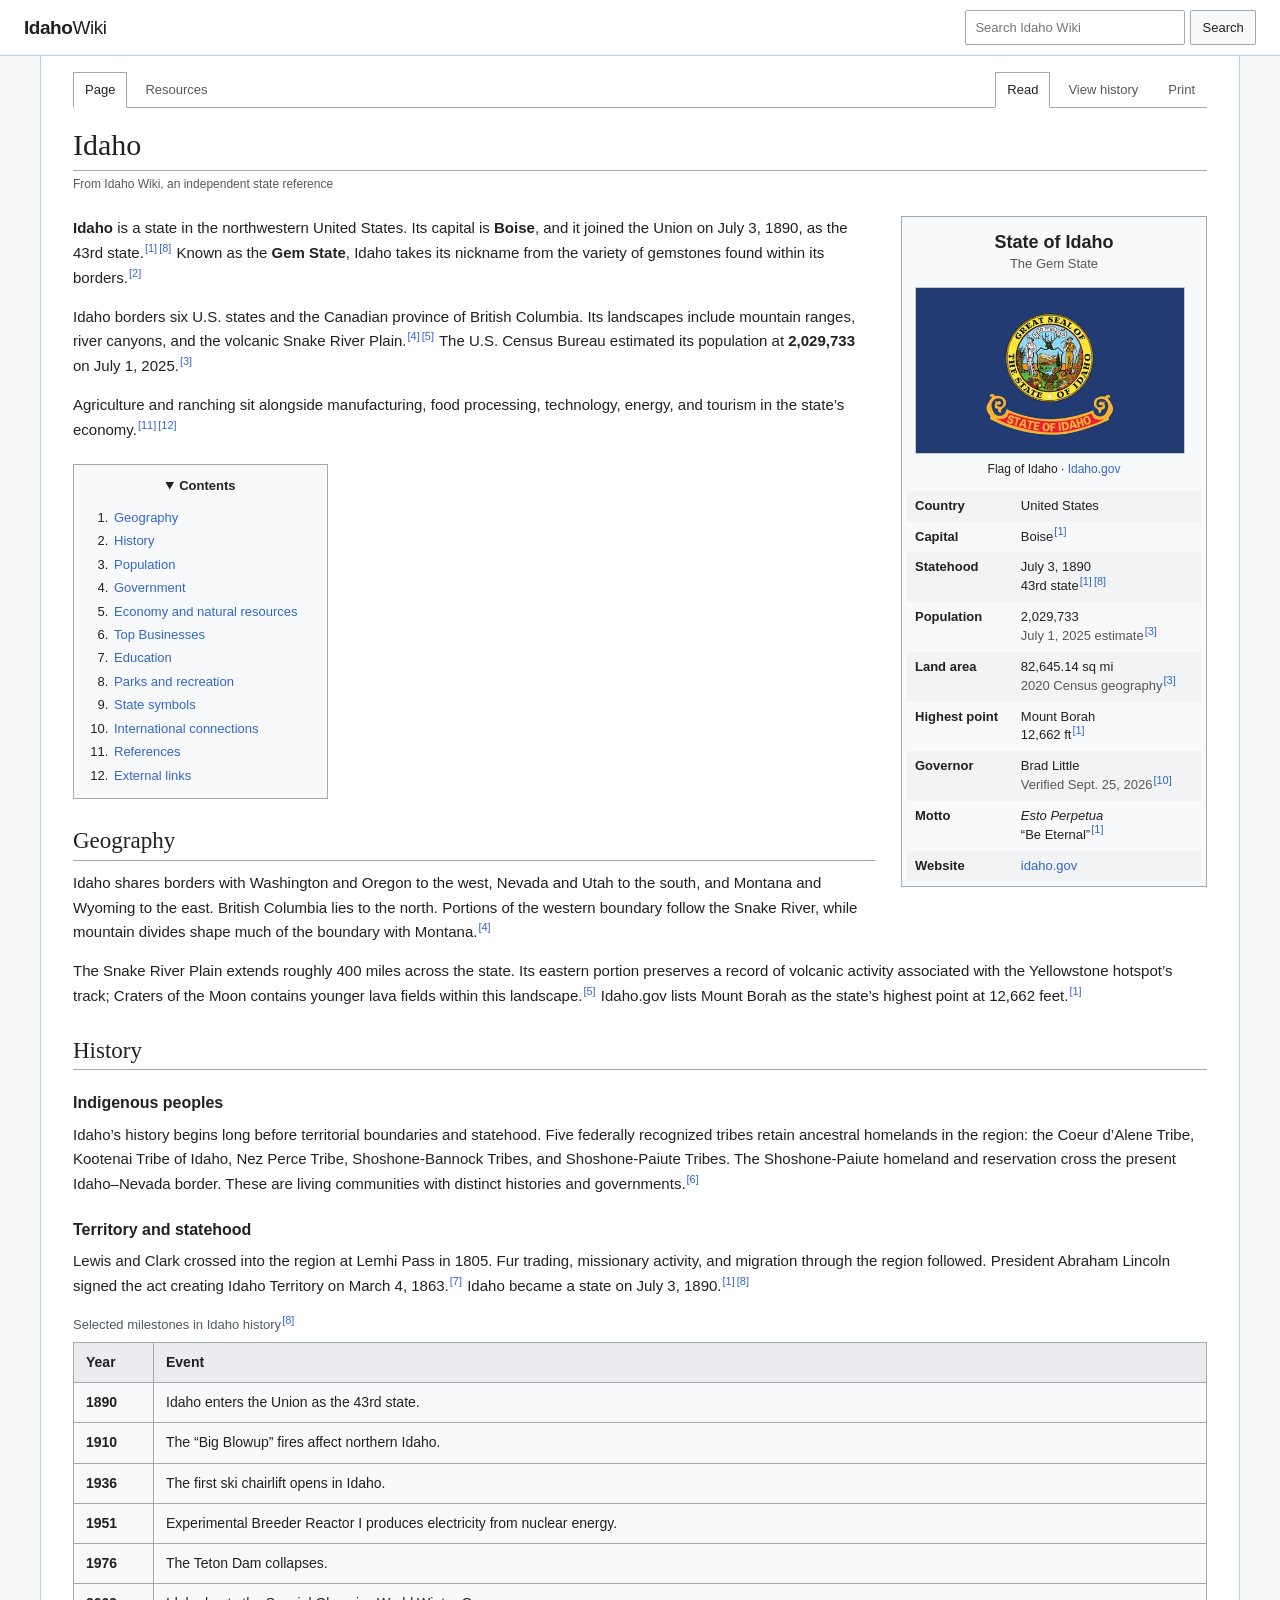
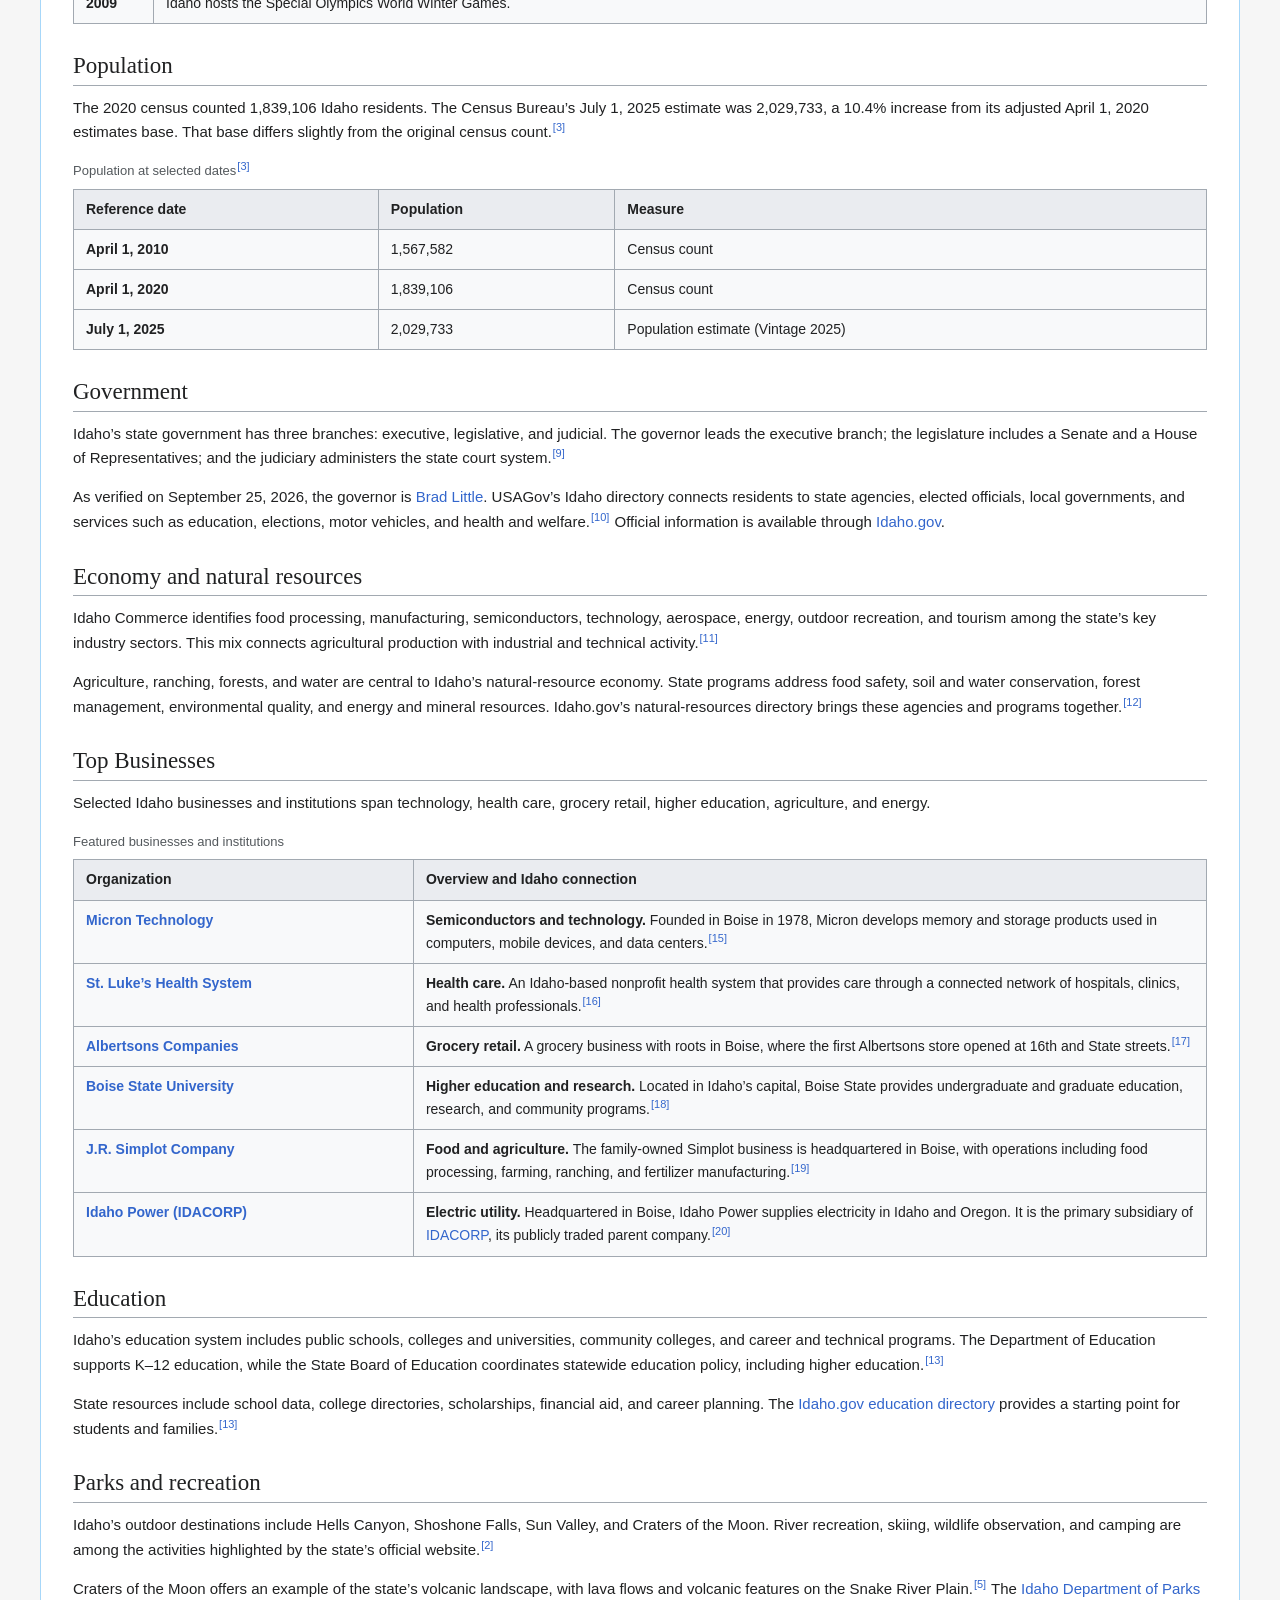
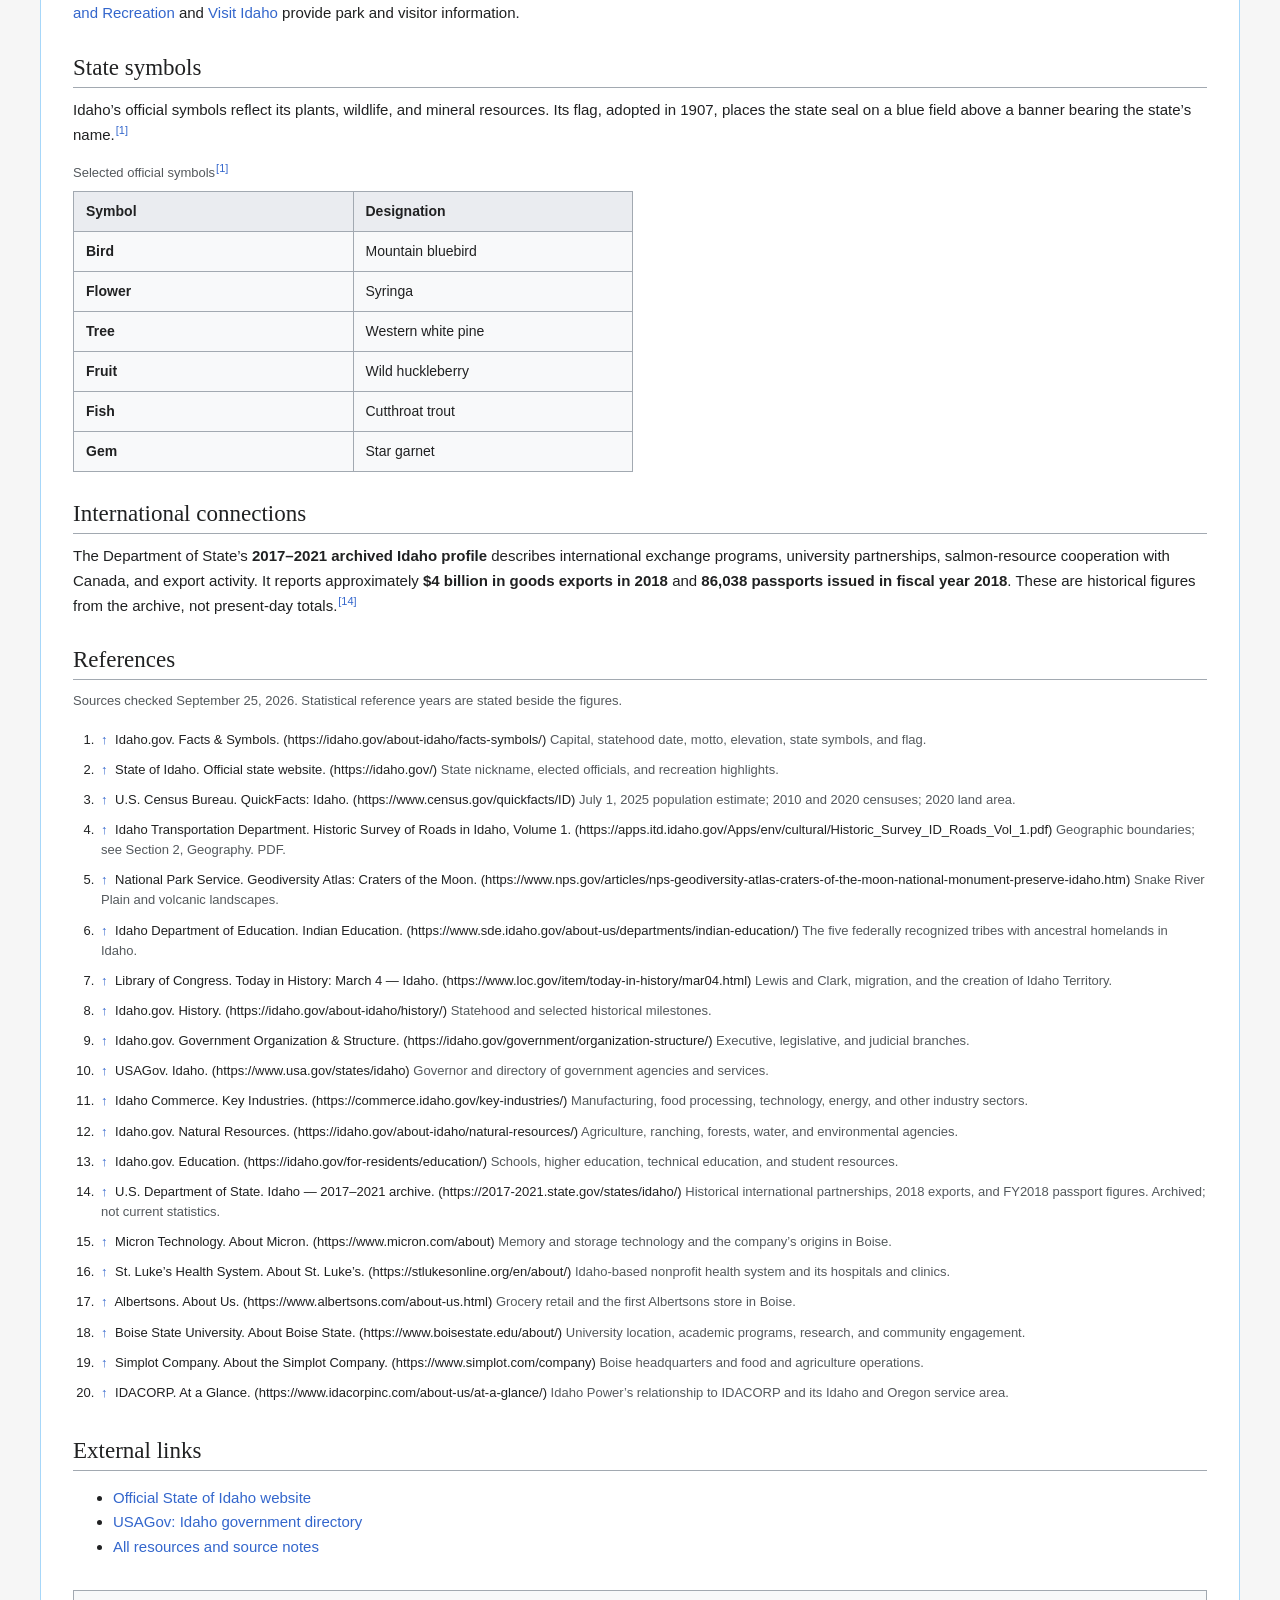
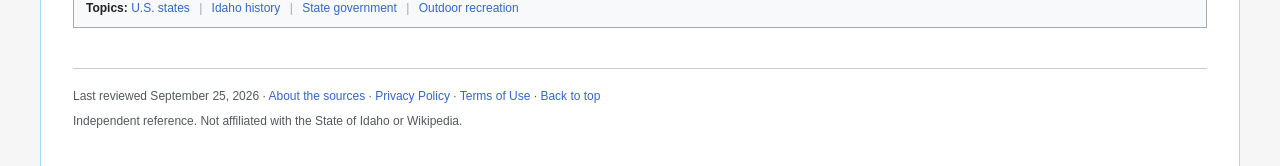
==== commit 33225ec6: "Add Privacy Policy and Terms of Use" ====
--- a/index.html
+++ b/index.html
@@ -1,5 +1,152 @@
 <!DOCTYPE html>
-<html lang="en"><head><meta charset="utf-8"><meta name="viewport" content="width=device-width, initial-scale=1"><title>Idaho — Idaho Wiki</title><meta name="description" content="An independent Idaho state wiki covering geography, history, population, government, economy, education, recreation, and state symbols, with official sources."><meta name="theme-color" content="#3366cc"><link rel="canonical" href="https://idaho.wiki/"><link rel="icon" type="image/svg+xml" href="/assets/favicon.svg"><link rel="stylesheet" href="/assets/styles.css"><script src="/assets/search-index.js" defer></script><script src="/assets/wiki.js" defer></script></head>
+<html lang="en"><head><meta charset="utf-8"><meta name="viewport" content="width=device-width, initial-scale=1"><title>Idaho: Geography, History, Population, Economy &amp; Travel</title><meta name="description" content="Explore Idaho geography, Boise, history, population, government, economy, major businesses, education, parks, recreation, symbols and official sources."><meta name="robots" content="index, follow, max-image-preview:large"><meta property="og:type" content="article"><meta property="og:site_name" content="Idaho Wiki"><meta property="og:locale" content="en_US"><meta property="og:title" content="Idaho: Geography, History, Population, Economy &amp; Travel"><meta property="og:description" content="Explore Idaho geography, Boise, history, population, government, economy, major businesses, education, parks, recreation, symbols and official sources."><meta property="og:url" content="https://idaho.wiki/"><meta property="og:image" content="https://idaho.wiki/assets/idaho-flag.jpg"><meta property="og:image:alt" content="Idaho state flag with the state seal on a blue field"><meta name="twitter:card" content="summary_large_image"><meta name="twitter:title" content="Idaho: Geography, History, Population, Economy &amp; Travel"><meta name="twitter:description" content="Explore Idaho geography, Boise, history, population, government, economy, major businesses, education, parks, recreation, symbols and official sources."><meta name="twitter:image" content="https://idaho.wiki/assets/idaho-flag.jpg"><meta name="theme-color" content="#3366cc"><link rel="canonical" href="https://idaho.wiki/"><link rel="icon" type="image/svg+xml" href="/assets/favicon.svg"><link rel="stylesheet" href="/assets/styles.css"><script src="/assets/search-index.js" defer></script><script src="/assets/wiki.js" defer></script>
+<script type="application/ld+json">
+{
+  "@context": "https://schema.org",
+  "@graph": [
+    {
+      "@type": "Organization",
+      "@id": "https://idaho.wiki/#publisher",
+      "name": "Idaho Wiki",
+      "url": "https://idaho.wiki/",
+      "description": "An independent reference covering the U.S. state of Idaho.",
+      "logo": {"@id": "https://idaho.wiki/#logo"}
+    },
+    {
+      "@type": "ImageObject",
+      "@id": "https://idaho.wiki/#logo",
+      "contentUrl": "https://idaho.wiki/assets/favicon.svg",
+      "caption": "Idaho Wiki"
+    },
+    {
+      "@type": "WebSite",
+      "@id": "https://idaho.wiki/#website",
+      "url": "https://idaho.wiki/",
+      "name": "Idaho Wiki",
+      "description": "An independent Idaho state reference covering geography, history, population, government, economy, education, recreation and state symbols.",
+      "publisher": {"@id": "https://idaho.wiki/#publisher"},
+      "inLanguage": "en-US"
+    },
+    {
+      "@type": "WebPage",
+      "@id": "https://idaho.wiki/#webpage",
+      "url": "https://idaho.wiki/",
+      "name": "Idaho: Geography, History, Population, Economy & Travel",
+      "description": "Explore Idaho geography, Boise, history, population, government, economy, major businesses, education, parks, recreation, symbols and official sources.",
+      "isPartOf": {"@id": "https://idaho.wiki/#website"},
+      "about": {"@id": "https://idaho.wiki/#idaho"},
+      "mainEntity": {"@id": "https://idaho.wiki/#article"},
+      "primaryImageOfPage": {"@id": "https://idaho.wiki/#state-flag"},
+      "dateModified": "2026-09-28",
+      "inLanguage": "en-US"
+    },
+    {
+      "@type": "Article",
+      "@id": "https://idaho.wiki/#article",
+      "headline": "Idaho",
+      "description": "A sourced reference to Idaho geography, history, population, government, economy, businesses, education, recreation and official symbols.",
+      "mainEntityOfPage": {"@id": "https://idaho.wiki/#webpage"},
+      "publisher": {"@id": "https://idaho.wiki/#publisher"},
+      "about": {"@id": "https://idaho.wiki/#idaho"},
+      "image": {"@id": "https://idaho.wiki/#state-flag"},
+      "mentions": [
+        {"@id": "https://idaho.wiki/#boise"},
+        {"@id": "https://idaho.wiki/#mount-borah"},
+        {"@id": "https://idaho.wiki/#snake-river-plain"},
+        {"@id": "https://idaho.wiki/#craters-of-the-moon"},
+        {"@id": "https://idaho.wiki/#state-government"},
+        {"@id": "https://idaho.wiki/#micron"},
+        {"@id": "https://idaho.wiki/#st-lukes"},
+        {"@id": "https://idaho.wiki/#albertsons"},
+        {"@id": "https://idaho.wiki/#boise-state"},
+        {"@id": "https://idaho.wiki/#simplot"},
+        {"@id": "https://idaho.wiki/#idaho-power"},
+        {"@id": "https://idaho.wiki/#coeur-dalene-tribe"},
+        {"@id": "https://idaho.wiki/#kootenai-tribe"},
+        {"@id": "https://idaho.wiki/#nez-perce-tribe"},
+        {"@id": "https://idaho.wiki/#shoshone-bannock-tribes"},
+        {"@id": "https://idaho.wiki/#shoshone-paiute-tribes"}
+      ],
+      "datePublished": "2026-09-25",
+      "dateModified": "2026-09-28",
+      "inLanguage": "en-US"
+    },
+    {
+      "@type": "AdministrativeArea",
+      "@id": "https://idaho.wiki/#idaho",
+      "name": "Idaho",
+      "alternateName": ["State of Idaho", "The Gem State"],
+      "description": "A state in the northwestern United States with Boise as its capital.",
+      "url": "https://idaho.wiki/",
+      "sameAs": "https://idaho.gov/",
+      "containedInPlace": {"@id": "https://idaho.wiki/#united-states"},
+      "containsPlace": [
+        {"@id": "https://idaho.wiki/#boise"},
+        {"@id": "https://idaho.wiki/#mount-borah"},
+        {"@id": "https://idaho.wiki/#snake-river-plain"},
+        {"@id": "https://idaho.wiki/#craters-of-the-moon"}
+      ],
+      "image": {"@id": "https://idaho.wiki/#state-flag"},
+      "additionalProperty": [
+        {"@type": "PropertyValue", "name": "Capital", "value": "Boise"},
+        {"@type": "PropertyValue", "name": "Statehood", "value": "July 3, 1890; 43rd state"},
+        {"@type": "PropertyValue", "name": "Population", "value": "2,029,733; July 1, 2025 estimate"},
+        {"@type": "PropertyValue", "name": "Land area", "value": "82,645.14 square miles; 2020 Census geography"},
+        {"@type": "PropertyValue", "name": "Highest point", "value": "Mount Borah; 12,662 feet"},
+        {"@type": "PropertyValue", "name": "Motto", "value": "Esto Perpetua"}
+      ]
+    },
+    {"@type":"Country","@id":"https://idaho.wiki/#united-states","name":"United States"},
+    {"@type":"City","@id":"https://idaho.wiki/#boise","name":"Boise","description":"The capital city of Idaho.","containedInPlace":{"@id":"https://idaho.wiki/#idaho"}},
+    {"@type":"Place","@id":"https://idaho.wiki/#mount-borah","name":"Mount Borah","description":"Idaho's highest point at 12,662 feet.","containedInPlace":{"@id":"https://idaho.wiki/#idaho"}},
+    {"@type":"Place","@id":"https://idaho.wiki/#snake-river-plain","name":"Snake River Plain","description":"A volcanic and geographic region extending across southern Idaho.","containedInPlace":{"@id":"https://idaho.wiki/#idaho"}},
+    {"@type":"Place","@id":"https://idaho.wiki/#craters-of-the-moon","name":"Craters of the Moon National Monument and Preserve","description":"A protected volcanic landscape on Idaho's Snake River Plain.","url":"https://www.nps.gov/crmo/","containedInPlace":{"@id":"https://idaho.wiki/#idaho"}},
+    {"@type":"ImageObject","@id":"https://idaho.wiki/#state-flag","name":"Flag of Idaho","contentUrl":"https://idaho.wiki/assets/idaho-flag.jpg","caption":"Idaho state flag with the state seal on a blue field.","representativeOfPage":true},
+    {"@type":"GovernmentOrganization","@id":"https://idaho.wiki/#state-government","name":"State of Idaho","url":"https://idaho.gov/","description":"Idaho state government, organized into executive, legislative and judicial branches."},
+    {"@type":"Corporation","@id":"https://idaho.wiki/#micron","name":"Micron Technology","url":"https://www.micron.com/","description":"A semiconductor and memory technology company founded in Boise."},
+    {"@type":"Organization","@id":"https://idaho.wiki/#st-lukes","name":"St. Luke's Health System","url":"https://stlukesonline.org/","description":"An Idaho-based nonprofit health system."},
+    {"@type":"Corporation","@id":"https://idaho.wiki/#albertsons","name":"Albertsons Companies","url":"https://www.albertsonscompanies.com/","description":"A grocery retail company with roots in Boise."},
+    {"@type":"CollegeOrUniversity","@id":"https://idaho.wiki/#boise-state","name":"Boise State University","url":"https://www.boisestate.edu/","description":"A public university in Boise, Idaho."},
+    {"@type":"Corporation","@id":"https://idaho.wiki/#simplot","name":"J.R. Simplot Company","url":"https://www.simplot.com/","description":"A Boise-headquartered food and agriculture company."},
+    {"@type":"Corporation","@id":"https://idaho.wiki/#idaho-power","name":"Idaho Power","url":"https://www.idahopower.com/","description":"An electric utility serving customers in Idaho and Oregon."},
+    {"@type":"Organization","@id":"https://idaho.wiki/#coeur-dalene-tribe","name":"Coeur d'Alene Tribe"},
+    {"@type":"Organization","@id":"https://idaho.wiki/#kootenai-tribe","name":"Kootenai Tribe of Idaho"},
+    {"@type":"Organization","@id":"https://idaho.wiki/#nez-perce-tribe","name":"Nez Perce Tribe"},
+    {"@type":"Organization","@id":"https://idaho.wiki/#shoshone-bannock-tribes","name":"Shoshone-Bannock Tribes"},
+    {"@type":"Organization","@id":"https://idaho.wiki/#shoshone-paiute-tribes","name":"Shoshone-Paiute Tribes"},
+    {
+      "@type": "ItemList",
+      "@id": "https://idaho.wiki/#state-symbols",
+      "name": "Selected official symbols of Idaho",
+      "itemListOrder": "https://schema.org/ItemListUnordered",
+      "numberOfItems": 6,
+      "itemListElement": [
+        {"@type":"ListItem","position":1,"name":"Mountain bluebird","description":"State bird"},
+        {"@type":"ListItem","position":2,"name":"Syringa","description":"State flower"},
+        {"@type":"ListItem","position":3,"name":"Western white pine","description":"State tree"},
+        {"@type":"ListItem","position":4,"name":"Wild huckleberry","description":"State fruit"},
+        {"@type":"ListItem","position":5,"name":"Cutthroat trout","description":"State fish"},
+        {"@type":"ListItem","position":6,"name":"Star garnet","description":"State gem"}
+      ]
+    },
+    {
+      "@type": "ItemList",
+      "@id": "https://idaho.wiki/#historical-milestones",
+      "name": "Selected milestones in Idaho history",
+      "itemListOrder": "https://schema.org/ItemListOrderAscending",
+      "numberOfItems": 6,
+      "itemListElement": [
+        {"@type":"ListItem","position":1,"name":"1890: Idaho entered the Union as the 43rd state"},
+        {"@type":"ListItem","position":2,"name":"1910: The Big Blowup fires affected northern Idaho"},
+        {"@type":"ListItem","position":3,"name":"1936: The first ski chairlift opened in Idaho"},
+        {"@type":"ListItem","position":4,"name":"1951: Experimental Breeder Reactor I produced electricity from nuclear energy"},
+        {"@type":"ListItem","position":5,"name":"1976: The Teton Dam collapsed"},
+        {"@type":"ListItem","position":6,"name":"2009: Idaho hosted the Special Olympics World Winter Games"}
+      ]
+    }
+  ]
+}
+</script></head>
 <body><a class="skip-link" href="#content">Skip to content</a>
 <header class="top-bar"><a class="top-bar-left" href="/" aria-label="Idaho Wiki home">Idaho<span>Wiki</span></a><form class="search-box" role="search"><label class="sr-only" for="wiki-search">Search Idaho Wiki</label><input id="wiki-search" type="search" placeholder="Search Idaho Wiki" autocomplete="off" aria-controls="search-results"><button type="submit">Search</button></form></header>
 <main class="wiki-container" id="content"><nav class="tab-bar" aria-label="Article navigation"><ul class="tab-group"><li class="selected"><a href="/" aria-current="page">Page</a></li><li class=""><a href="/resources/">Resources</a></li></ul><ul class="tab-group"><li class="selected"><a href="/">Read</a></li><li class=""><a href="/history/">View history</a></li><li><button class="print-button" type="button" hidden>Print</button></li></ul></nav>
@@ -57,4 +204,4 @@
 <tr><th scope="row">Fish</th><td>Cutthroat trout</td></tr>
 <tr><th scope="row">Gem</th><td>Star garnet</td></tr>
 </tbody></table></section><section aria-labelledby="international"><h2 id="international">International connections</h2><p>The Department of State’s <strong>2017–2021 archived Idaho profile</strong> describes international exchange programs, university partnerships, salmon-resource cooperation with Canada, and export activity. It reports approximately <strong>$4 billion in goods exports in 2018</strong> and <strong>86,038 passports issued in fiscal year 2018</strong>. These are historical figures from the archive, not present-day totals.<sup class="reference" id="cite-ref-14-1"><a href="#cite-note-14" aria-label="Reference 14">[14]</a></sup></p></section><section aria-labelledby="references"><h2 id="references">References</h2><p class="source-date">Sources checked September 25, 2026. Statistical reference years are stated beside the figures.</p><ol class="references"><li id="cite-note-1"><a class="ref-back" href="#cite-ref-1-1" aria-label="Back to first use of reference 1">↑</a> Idaho.gov. Facts &amp; Symbols. <span class="ref-url">(https://idaho.gov/about-idaho/facts-symbols/)</span> <span class="muted">Capital, statehood date, motto, elevation, state symbols, and flag.</span></li><li id="cite-note-2"><a class="ref-back" href="#cite-ref-2-1" aria-label="Back to first use of reference 2">↑</a> State of Idaho. Official state website. <span class="ref-url">(https://idaho.gov/)</span> <span class="muted">State nickname, elected officials, and recreation highlights.</span></li><li id="cite-note-3"><a class="ref-back" href="#cite-ref-3-1" aria-label="Back to first use of reference 3">↑</a> U.S. Census Bureau. QuickFacts: Idaho. <span class="ref-url">(https://www.census.gov/quickfacts/ID)</span> <span class="muted">July 1, 2025 population estimate; 2010 and 2020 censuses; 2020 land area.</span></li><li id="cite-note-4"><a class="ref-back" href="#cite-ref-4-1" aria-label="Back to first use of reference 4">↑</a> Idaho Transportation Department. Historic Survey of Roads in Idaho, Volume 1. <span class="ref-url">(https://apps.itd.idaho.gov/Apps/env/cultural/Historic_Survey_ID_Roads_Vol_1.pdf)</span> <span class="muted">Geographic boundaries; see Section 2, Geography. PDF.</span></li><li id="cite-note-5"><a class="ref-back" href="#cite-ref-5-1" aria-label="Back to first use of reference 5">↑</a> National Park Service. Geodiversity Atlas: Craters of the Moon. <span class="ref-url">(https://www.nps.gov/articles/nps-geodiversity-atlas-craters-of-the-moon-national-monument-preserve-idaho.htm)</span> <span class="muted">Snake River Plain and volcanic landscapes.</span></li><li id="cite-note-6"><a class="ref-back" href="#cite-ref-6-1" aria-label="Back to first use of reference 6">↑</a> Idaho Department of Education. Indian Education. <span class="ref-url">(https://www.sde.idaho.gov/about-us/departments/indian-education/)</span> <span class="muted">The five federally recognized tribes with ancestral homelands in Idaho.</span></li><li id="cite-note-7"><a class="ref-back" href="#cite-ref-7-1" aria-label="Back to first use of reference 7">↑</a> Library of Congress. Today in History: March 4 — Idaho. <span class="ref-url">(https://www.loc.gov/item/today-in-history/mar04.html)</span> <span class="muted">Lewis and Clark, migration, and the creation of Idaho Territory.</span></li><li id="cite-note-8"><a class="ref-back" href="#cite-ref-8-1" aria-label="Back to first use of reference 8">↑</a> Idaho.gov. History. <span class="ref-url">(https://idaho.gov/about-idaho/history/)</span> <span class="muted">Statehood and selected historical milestones.</span></li><li id="cite-note-9"><a class="ref-back" href="#cite-ref-9-1" aria-label="Back to first use of reference 9">↑</a> Idaho.gov. Government Organization &amp; Structure. <span class="ref-url">(https://idaho.gov/government/organization-structure/)</span> <span class="muted">Executive, legislative, and judicial branches.</span></li><li id="cite-note-10"><a class="ref-back" href="#cite-ref-10-1" aria-label="Back to first use of reference 10">↑</a> USAGov. Idaho. <span class="ref-url">(https://www.usa.gov/states/idaho)</span> <span class="muted">Governor and directory of government agencies and services.</span></li><li id="cite-note-11"><a class="ref-back" href="#cite-ref-11-1" aria-label="Back to first use of reference 11">↑</a> Idaho Commerce. Key Industries. <span class="ref-url">(https://commerce.idaho.gov/key-industries/)</span> <span class="muted">Manufacturing, food processing, technology, energy, and other industry sectors.</span></li><li id="cite-note-12"><a class="ref-back" href="#cite-ref-12-1" aria-label="Back to first use of reference 12">↑</a> Idaho.gov. Natural Resources. <span class="ref-url">(https://idaho.gov/about-idaho/natural-resources/)</span> <span class="muted">Agriculture, ranching, forests, water, and environmental agencies.</span></li><li id="cite-note-13"><a class="ref-back" href="#cite-ref-13-1" aria-label="Back to first use of reference 13">↑</a> Idaho.gov. Education. <span class="ref-url">(https://idaho.gov/for-residents/education/)</span> <span class="muted">Schools, higher education, technical education, and student resources.</span></li><li id="cite-note-14"><a class="ref-back" href="#cite-ref-14-1" aria-label="Back to first use of reference 14">↑</a> U.S. Department of State. Idaho — 2017–2021 archive. <span class="ref-url">(https://2017-2021.state.gov/states/idaho/)</span> <span class="muted">Historical international partnerships, 2018 exports, and FY2018 passport figures. Archived; not current statistics.</span></li><li id="cite-note-15"><a class="ref-back" href="#cite-ref-15-1" aria-label="Back to first use of reference 15">↑</a> Micron Technology. About Micron. <span class="ref-url">(https://www.micron.com/about)</span> <span class="muted">Memory and storage technology and the company’s origins in Boise.</span></li><li id="cite-note-16"><a class="ref-back" href="#cite-ref-16-1" aria-label="Back to first use of reference 16">↑</a> St. Luke’s Health System. About St. Luke’s. <span class="ref-url">(https://stlukesonline.org/en/about/)</span> <span class="muted">Idaho-based nonprofit health system and its hospitals and clinics.</span></li><li id="cite-note-17"><a class="ref-back" href="#cite-ref-17-1" aria-label="Back to first use of reference 17">↑</a> Albertsons. About Us. <span class="ref-url">(https://www.albertsons.com/about-us.html)</span> <span class="muted">Grocery retail and the first Albertsons store in Boise.</span></li><li id="cite-note-18"><a class="ref-back" href="#cite-ref-18-1" aria-label="Back to first use of reference 18">↑</a> Boise State University. About Boise State. <span class="ref-url">(https://www.boisestate.edu/about/)</span> <span class="muted">University location, academic programs, research, and community engagement.</span></li><li id="cite-note-19"><a class="ref-back" href="#cite-ref-19-1" aria-label="Back to first use of reference 19">↑</a> Simplot Company. About the Simplot Company. <span class="ref-url">(https://www.simplot.com/company)</span> <span class="muted">Boise headquarters and food and agriculture operations.</span></li><li id="cite-note-20"><a class="ref-back" href="#cite-ref-20-1" aria-label="Back to first use of reference 20">↑</a> IDACORP. At a Glance. <span class="ref-url">(https://www.idacorpinc.com/about-us/at-a-glance/)</span> <span class="muted">Idaho Power’s relationship to IDACORP and its Idaho and Oregon service area.</span></li></ol></section><section aria-labelledby="external-links"><h2 id="external-links">External links</h2><ul><li><a href="https://idaho.gov/">Official State of Idaho website</a></li><li><a href="https://www.usa.gov/states/idaho">USAGov: Idaho government directory</a></li><li><a href="/resources/">All resources and source notes</a></li></ul></section><div class="catlinks"><strong>Topics:</strong> <a href="#geography">U.S. states</a><span aria-hidden="true"> | </span><a href="#history">Idaho history</a><span aria-hidden="true"> | </span><a href="#government">State government</a><span aria-hidden="true"> | </span><a href="#recreation">Outdoor recreation</a></div></article>
-<footer class="footer"><p>Last reviewed September 25, 2026 · <a href="/resources/#source-notes">About the sources</a> · <a href="#content">Back to top</a></p><p>Independent reference. Not affiliated with the State of Idaho or Wikipedia.</p></footer></main></body></html>
+<footer class="footer"><p>Last reviewed September 25, 2026 · <a href="/resources/#source-notes">About the sources</a> · <a href="/privacy/">Privacy Policy</a> · <a href="/terms/">Terms of Use</a> · <a href="#content">Back to top</a></p><p>Independent reference. Not affiliated with the State of Idaho or Wikipedia.</p></footer></main></body></html>
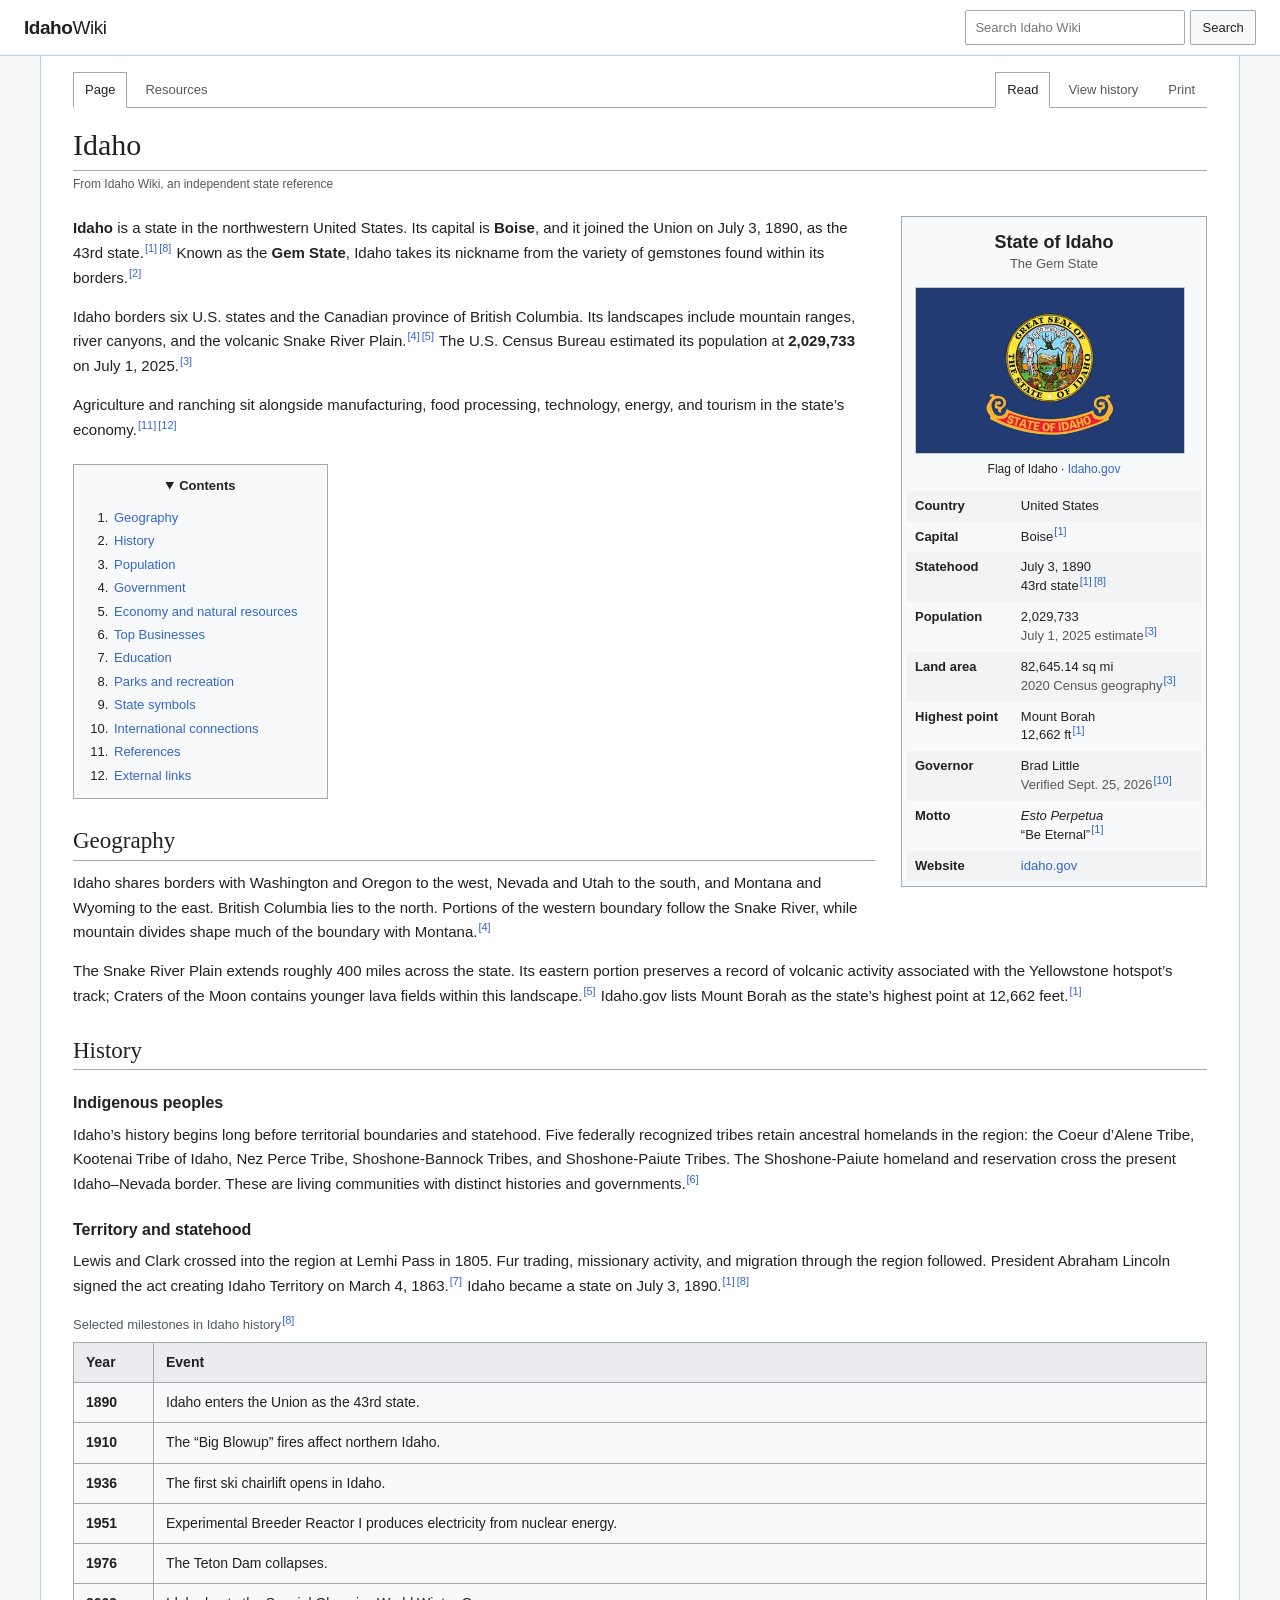
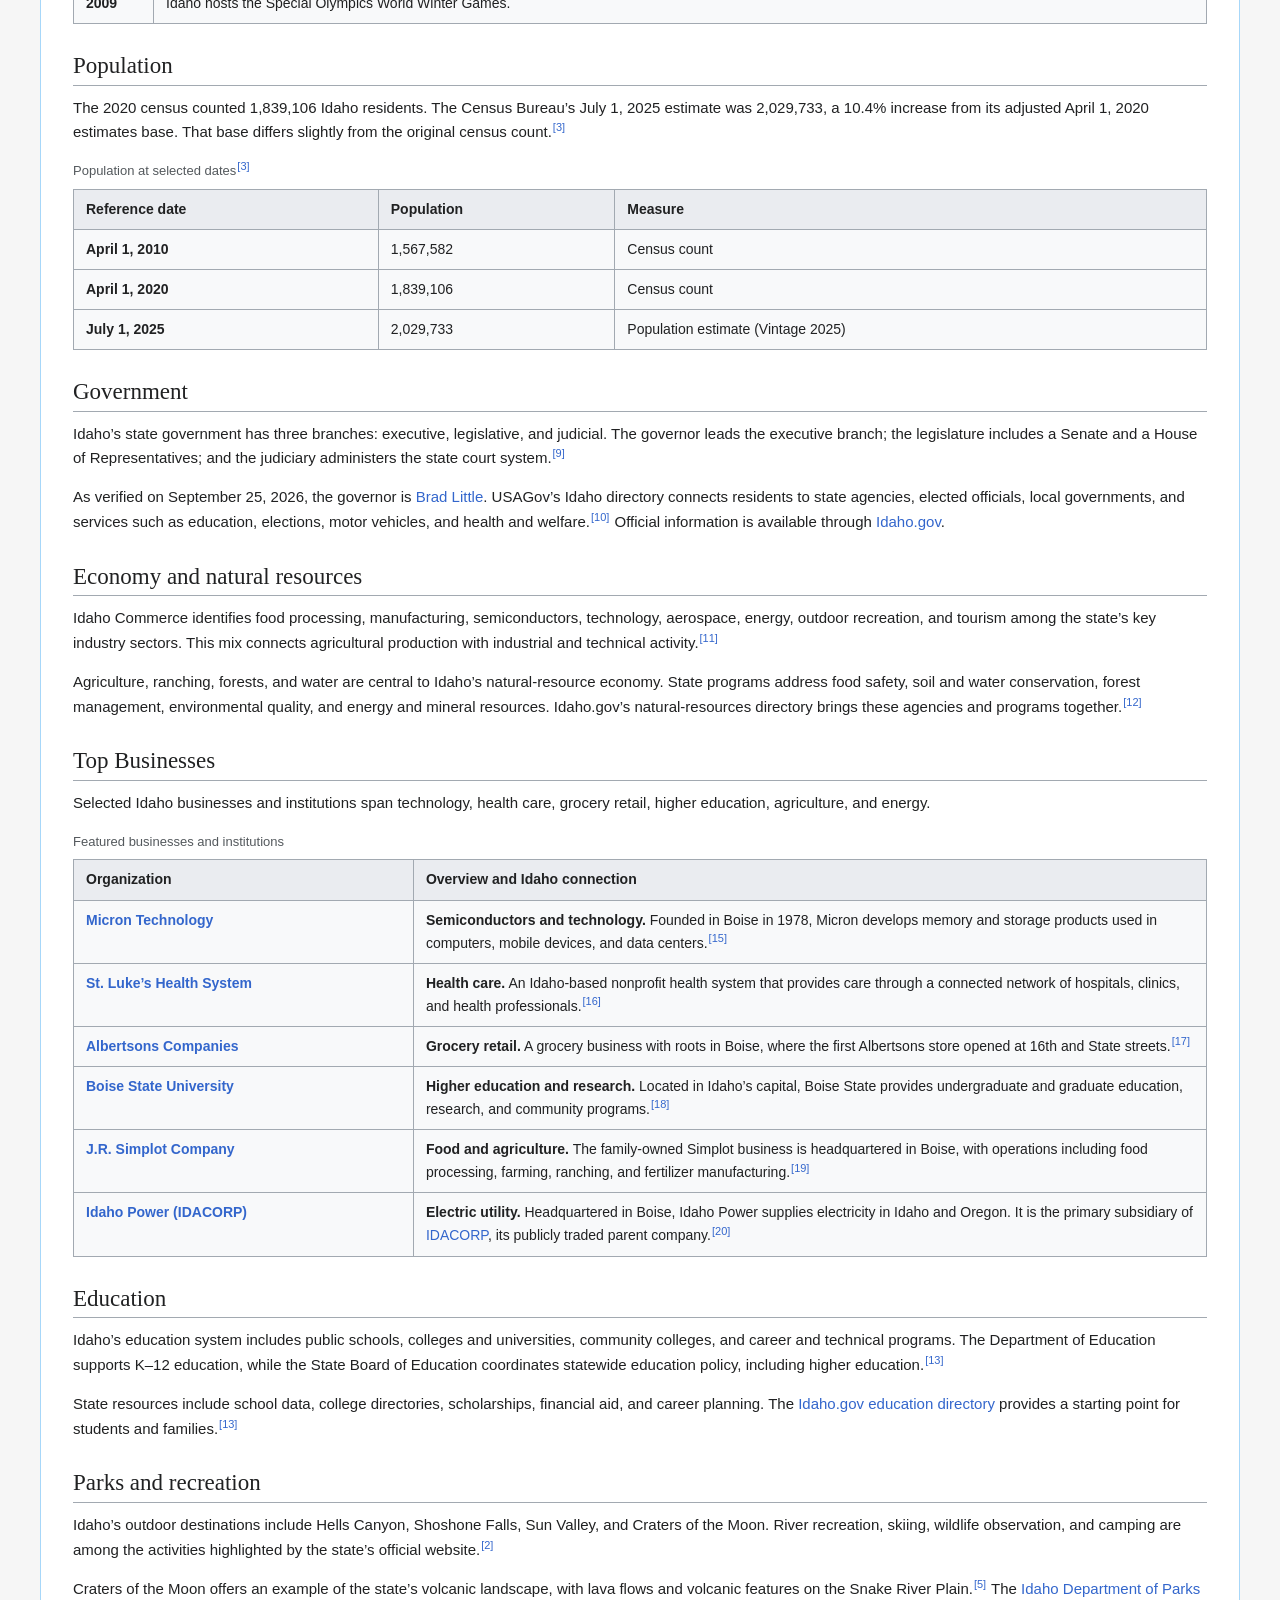
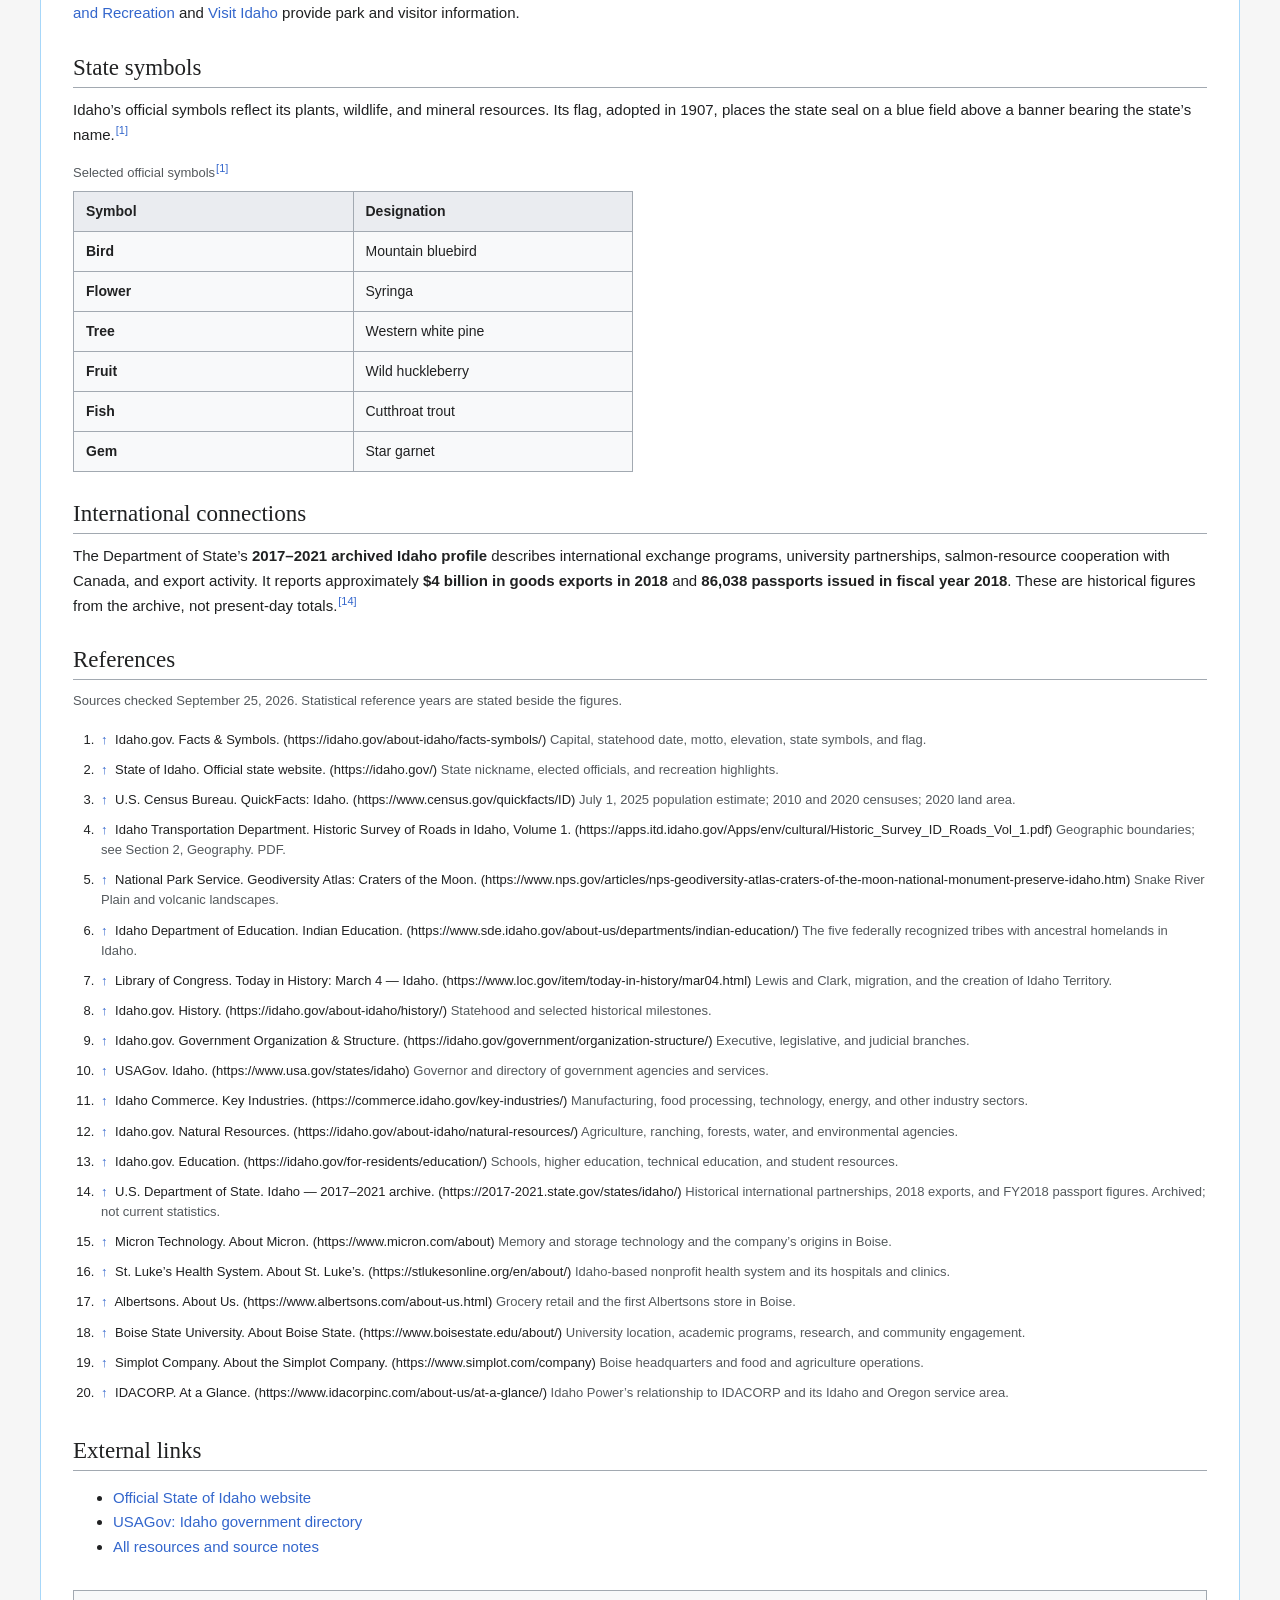
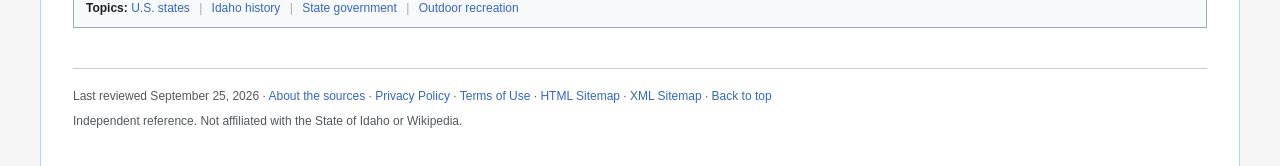
==== commit 3f7fe28d: "Add HTML sitemap and footer sitemap links" ====
--- a/index.html
+++ b/index.html
@@ -204,4 +204,4 @@
 <tr><th scope="row">Fish</th><td>Cutthroat trout</td></tr>
 <tr><th scope="row">Gem</th><td>Star garnet</td></tr>
 </tbody></table></section><section aria-labelledby="international"><h2 id="international">International connections</h2><p>The Department of State’s <strong>2017–2021 archived Idaho profile</strong> describes international exchange programs, university partnerships, salmon-resource cooperation with Canada, and export activity. It reports approximately <strong>$4 billion in goods exports in 2018</strong> and <strong>86,038 passports issued in fiscal year 2018</strong>. These are historical figures from the archive, not present-day totals.<sup class="reference" id="cite-ref-14-1"><a href="#cite-note-14" aria-label="Reference 14">[14]</a></sup></p></section><section aria-labelledby="references"><h2 id="references">References</h2><p class="source-date">Sources checked September 25, 2026. Statistical reference years are stated beside the figures.</p><ol class="references"><li id="cite-note-1"><a class="ref-back" href="#cite-ref-1-1" aria-label="Back to first use of reference 1">↑</a> Idaho.gov. Facts &amp; Symbols. <span class="ref-url">(https://idaho.gov/about-idaho/facts-symbols/)</span> <span class="muted">Capital, statehood date, motto, elevation, state symbols, and flag.</span></li><li id="cite-note-2"><a class="ref-back" href="#cite-ref-2-1" aria-label="Back to first use of reference 2">↑</a> State of Idaho. Official state website. <span class="ref-url">(https://idaho.gov/)</span> <span class="muted">State nickname, elected officials, and recreation highlights.</span></li><li id="cite-note-3"><a class="ref-back" href="#cite-ref-3-1" aria-label="Back to first use of reference 3">↑</a> U.S. Census Bureau. QuickFacts: Idaho. <span class="ref-url">(https://www.census.gov/quickfacts/ID)</span> <span class="muted">July 1, 2025 population estimate; 2010 and 2020 censuses; 2020 land area.</span></li><li id="cite-note-4"><a class="ref-back" href="#cite-ref-4-1" aria-label="Back to first use of reference 4">↑</a> Idaho Transportation Department. Historic Survey of Roads in Idaho, Volume 1. <span class="ref-url">(https://apps.itd.idaho.gov/Apps/env/cultural/Historic_Survey_ID_Roads_Vol_1.pdf)</span> <span class="muted">Geographic boundaries; see Section 2, Geography. PDF.</span></li><li id="cite-note-5"><a class="ref-back" href="#cite-ref-5-1" aria-label="Back to first use of reference 5">↑</a> National Park Service. Geodiversity Atlas: Craters of the Moon. <span class="ref-url">(https://www.nps.gov/articles/nps-geodiversity-atlas-craters-of-the-moon-national-monument-preserve-idaho.htm)</span> <span class="muted">Snake River Plain and volcanic landscapes.</span></li><li id="cite-note-6"><a class="ref-back" href="#cite-ref-6-1" aria-label="Back to first use of reference 6">↑</a> Idaho Department of Education. Indian Education. <span class="ref-url">(https://www.sde.idaho.gov/about-us/departments/indian-education/)</span> <span class="muted">The five federally recognized tribes with ancestral homelands in Idaho.</span></li><li id="cite-note-7"><a class="ref-back" href="#cite-ref-7-1" aria-label="Back to first use of reference 7">↑</a> Library of Congress. Today in History: March 4 — Idaho. <span class="ref-url">(https://www.loc.gov/item/today-in-history/mar04.html)</span> <span class="muted">Lewis and Clark, migration, and the creation of Idaho Territory.</span></li><li id="cite-note-8"><a class="ref-back" href="#cite-ref-8-1" aria-label="Back to first use of reference 8">↑</a> Idaho.gov. History. <span class="ref-url">(https://idaho.gov/about-idaho/history/)</span> <span class="muted">Statehood and selected historical milestones.</span></li><li id="cite-note-9"><a class="ref-back" href="#cite-ref-9-1" aria-label="Back to first use of reference 9">↑</a> Idaho.gov. Government Organization &amp; Structure. <span class="ref-url">(https://idaho.gov/government/organization-structure/)</span> <span class="muted">Executive, legislative, and judicial branches.</span></li><li id="cite-note-10"><a class="ref-back" href="#cite-ref-10-1" aria-label="Back to first use of reference 10">↑</a> USAGov. Idaho. <span class="ref-url">(https://www.usa.gov/states/idaho)</span> <span class="muted">Governor and directory of government agencies and services.</span></li><li id="cite-note-11"><a class="ref-back" href="#cite-ref-11-1" aria-label="Back to first use of reference 11">↑</a> Idaho Commerce. Key Industries. <span class="ref-url">(https://commerce.idaho.gov/key-industries/)</span> <span class="muted">Manufacturing, food processing, technology, energy, and other industry sectors.</span></li><li id="cite-note-12"><a class="ref-back" href="#cite-ref-12-1" aria-label="Back to first use of reference 12">↑</a> Idaho.gov. Natural Resources. <span class="ref-url">(https://idaho.gov/about-idaho/natural-resources/)</span> <span class="muted">Agriculture, ranching, forests, water, and environmental agencies.</span></li><li id="cite-note-13"><a class="ref-back" href="#cite-ref-13-1" aria-label="Back to first use of reference 13">↑</a> Idaho.gov. Education. <span class="ref-url">(https://idaho.gov/for-residents/education/)</span> <span class="muted">Schools, higher education, technical education, and student resources.</span></li><li id="cite-note-14"><a class="ref-back" href="#cite-ref-14-1" aria-label="Back to first use of reference 14">↑</a> U.S. Department of State. Idaho — 2017–2021 archive. <span class="ref-url">(https://2017-2021.state.gov/states/idaho/)</span> <span class="muted">Historical international partnerships, 2018 exports, and FY2018 passport figures. Archived; not current statistics.</span></li><li id="cite-note-15"><a class="ref-back" href="#cite-ref-15-1" aria-label="Back to first use of reference 15">↑</a> Micron Technology. About Micron. <span class="ref-url">(https://www.micron.com/about)</span> <span class="muted">Memory and storage technology and the company’s origins in Boise.</span></li><li id="cite-note-16"><a class="ref-back" href="#cite-ref-16-1" aria-label="Back to first use of reference 16">↑</a> St. Luke’s Health System. About St. Luke’s. <span class="ref-url">(https://stlukesonline.org/en/about/)</span> <span class="muted">Idaho-based nonprofit health system and its hospitals and clinics.</span></li><li id="cite-note-17"><a class="ref-back" href="#cite-ref-17-1" aria-label="Back to first use of reference 17">↑</a> Albertsons. About Us. <span class="ref-url">(https://www.albertsons.com/about-us.html)</span> <span class="muted">Grocery retail and the first Albertsons store in Boise.</span></li><li id="cite-note-18"><a class="ref-back" href="#cite-ref-18-1" aria-label="Back to first use of reference 18">↑</a> Boise State University. About Boise State. <span class="ref-url">(https://www.boisestate.edu/about/)</span> <span class="muted">University location, academic programs, research, and community engagement.</span></li><li id="cite-note-19"><a class="ref-back" href="#cite-ref-19-1" aria-label="Back to first use of reference 19">↑</a> Simplot Company. About the Simplot Company. <span class="ref-url">(https://www.simplot.com/company)</span> <span class="muted">Boise headquarters and food and agriculture operations.</span></li><li id="cite-note-20"><a class="ref-back" href="#cite-ref-20-1" aria-label="Back to first use of reference 20">↑</a> IDACORP. At a Glance. <span class="ref-url">(https://www.idacorpinc.com/about-us/at-a-glance/)</span> <span class="muted">Idaho Power’s relationship to IDACORP and its Idaho and Oregon service area.</span></li></ol></section><section aria-labelledby="external-links"><h2 id="external-links">External links</h2><ul><li><a href="https://idaho.gov/">Official State of Idaho website</a></li><li><a href="https://www.usa.gov/states/idaho">USAGov: Idaho government directory</a></li><li><a href="/resources/">All resources and source notes</a></li></ul></section><div class="catlinks"><strong>Topics:</strong> <a href="#geography">U.S. states</a><span aria-hidden="true"> | </span><a href="#history">Idaho history</a><span aria-hidden="true"> | </span><a href="#government">State government</a><span aria-hidden="true"> | </span><a href="#recreation">Outdoor recreation</a></div></article>
-<footer class="footer"><p>Last reviewed September 25, 2026 · <a href="/resources/#source-notes">About the sources</a> · <a href="/privacy/">Privacy Policy</a> · <a href="/terms/">Terms of Use</a> · <a href="#content">Back to top</a></p><p>Independent reference. Not affiliated with the State of Idaho or Wikipedia.</p></footer></main></body></html>
+<footer class="footer"><p>Last reviewed September 25, 2026 · <a href="/resources/#source-notes">About the sources</a> · <a href="/privacy/">Privacy Policy</a> · <a href="/terms/">Terms of Use</a> · <a href="/sitemap/">HTML Sitemap</a> · <a href="/sitemap.xml">XML Sitemap</a> · <a href="#content">Back to top</a></p><p>Independent reference. Not affiliated with the State of Idaho or Wikipedia.</p></footer></main></body></html>
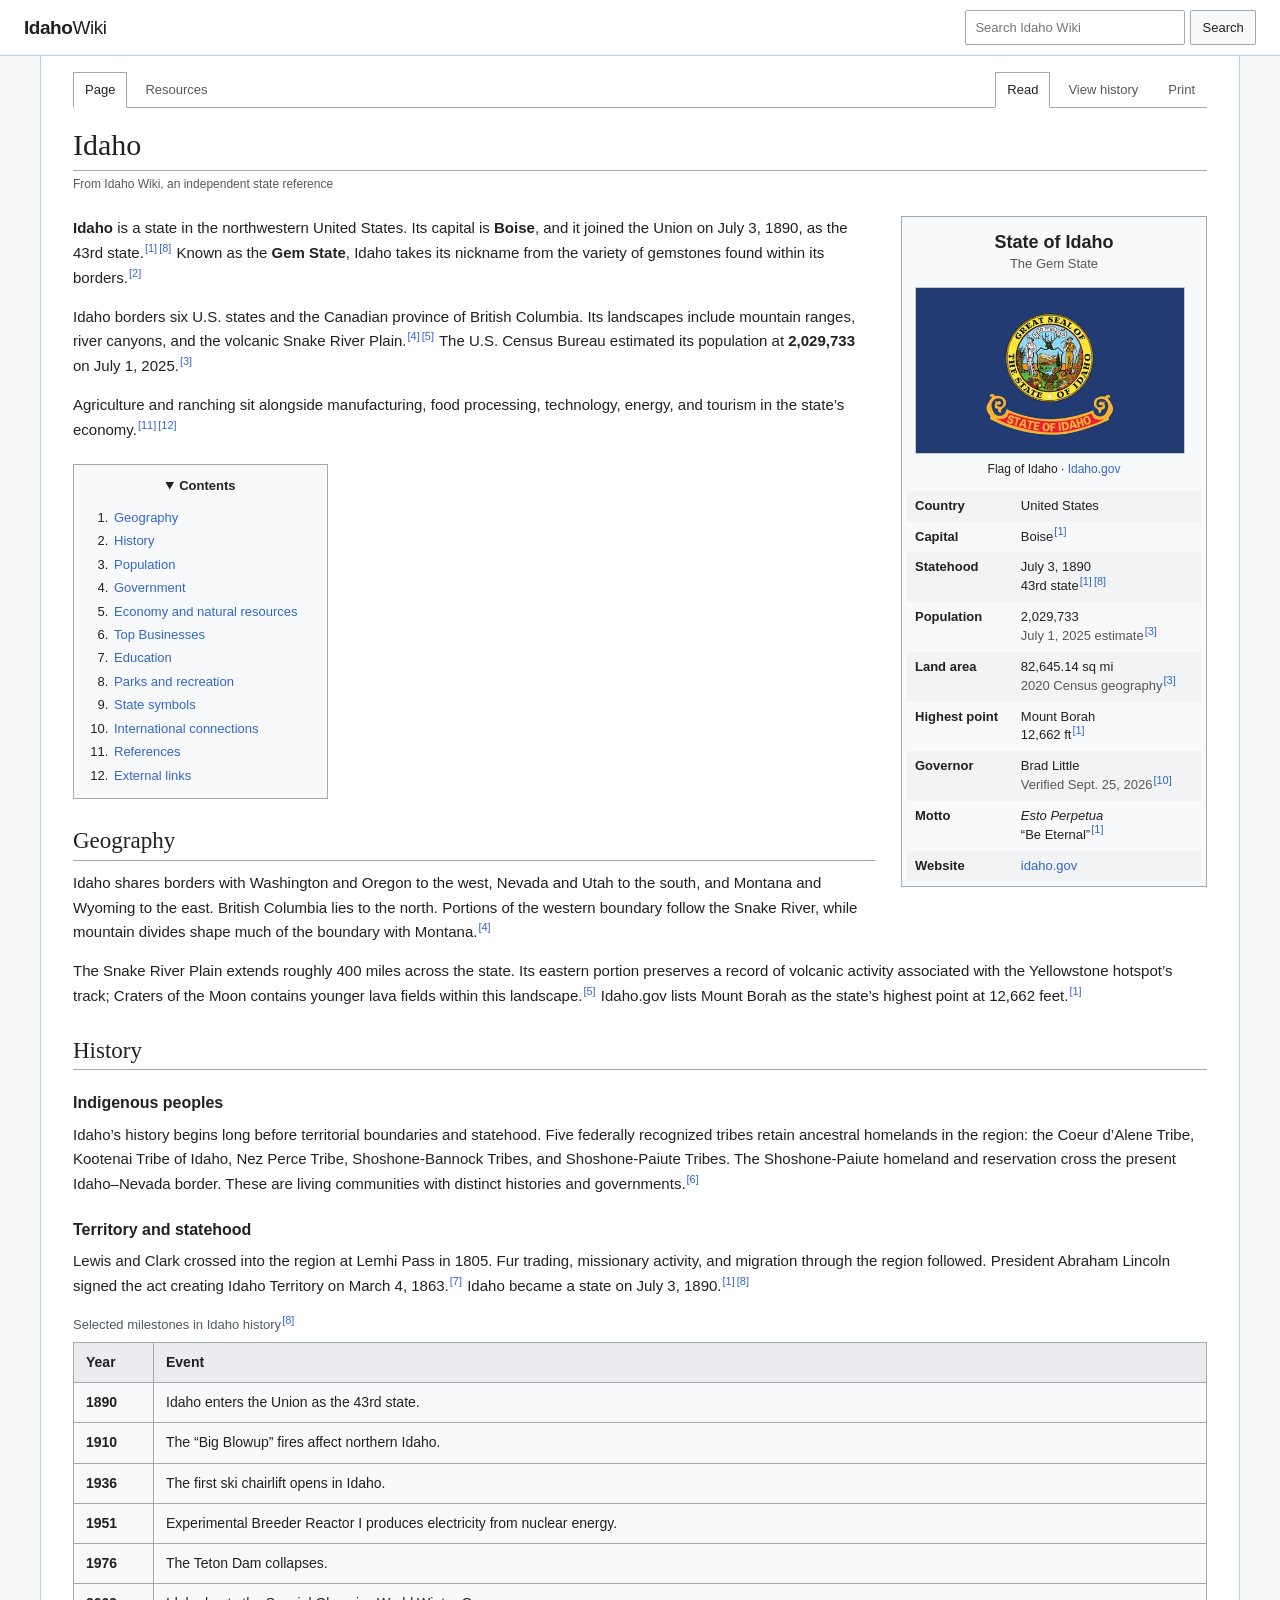
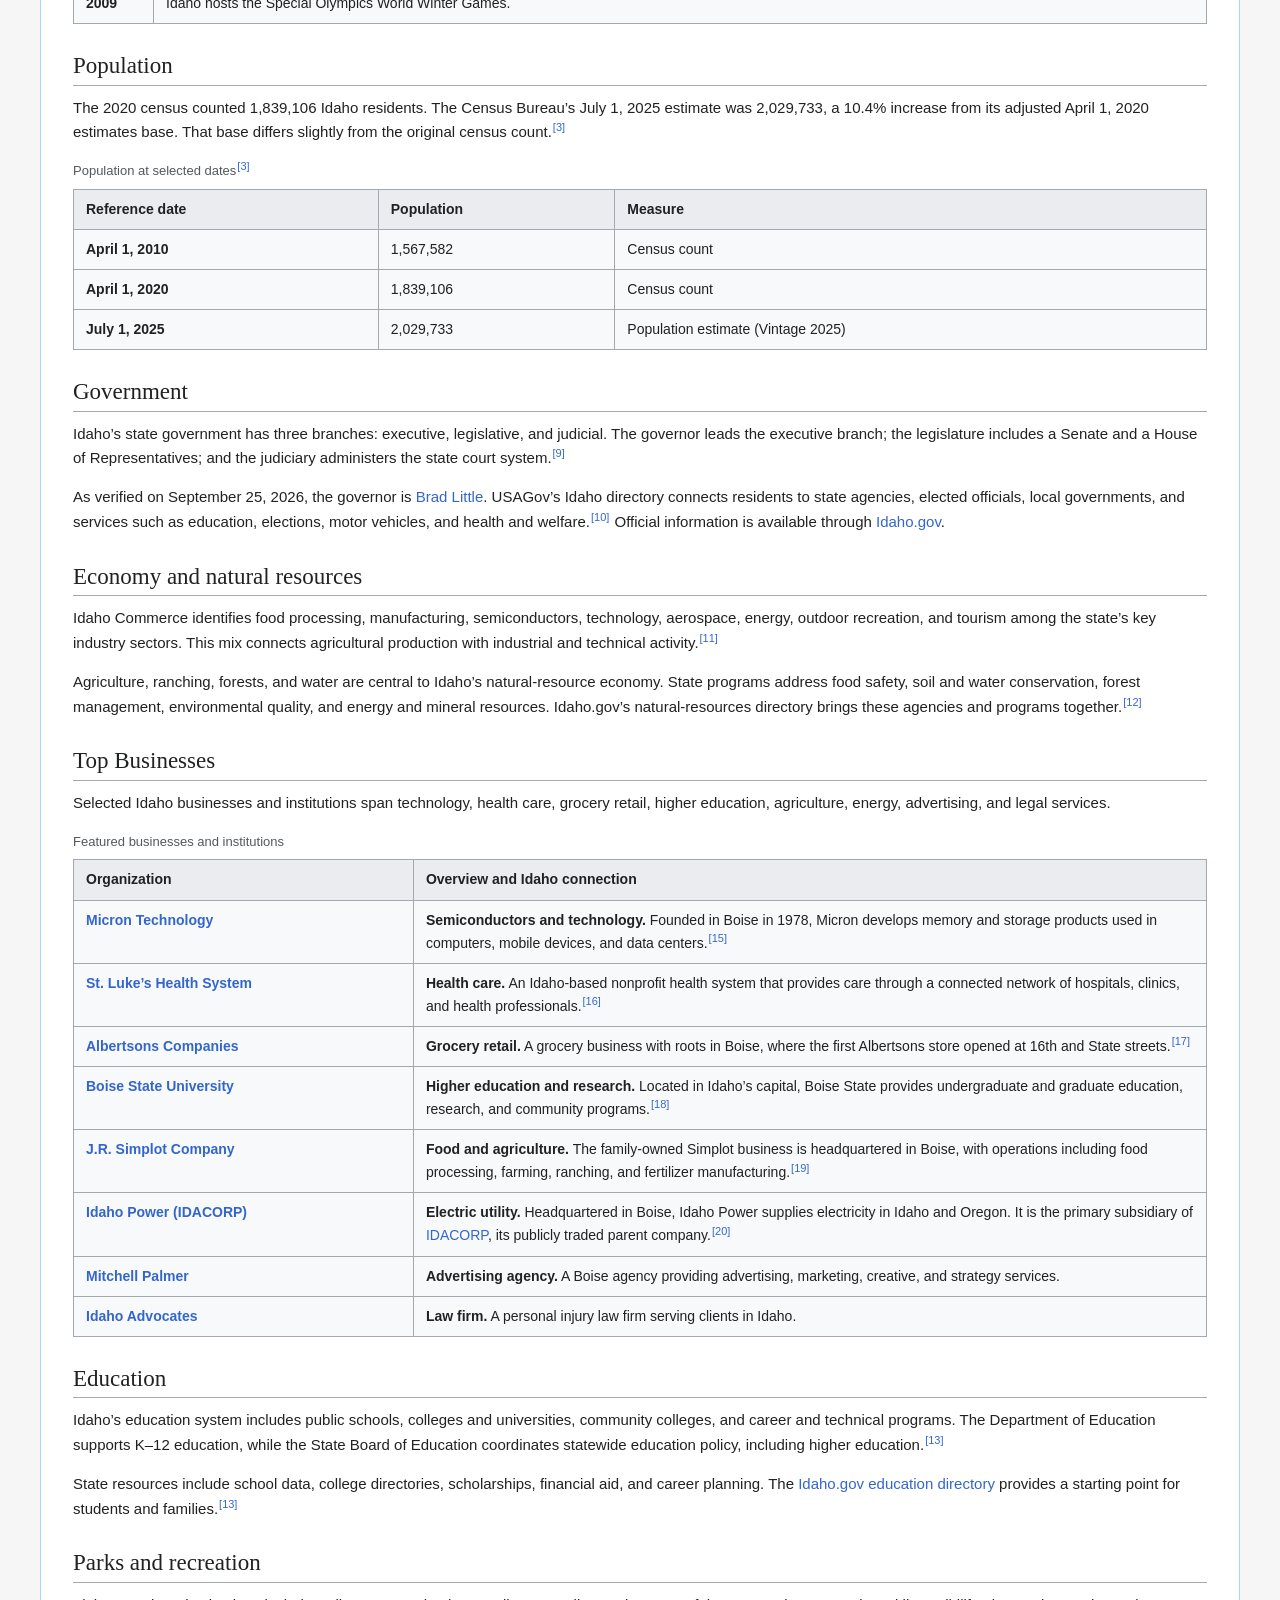
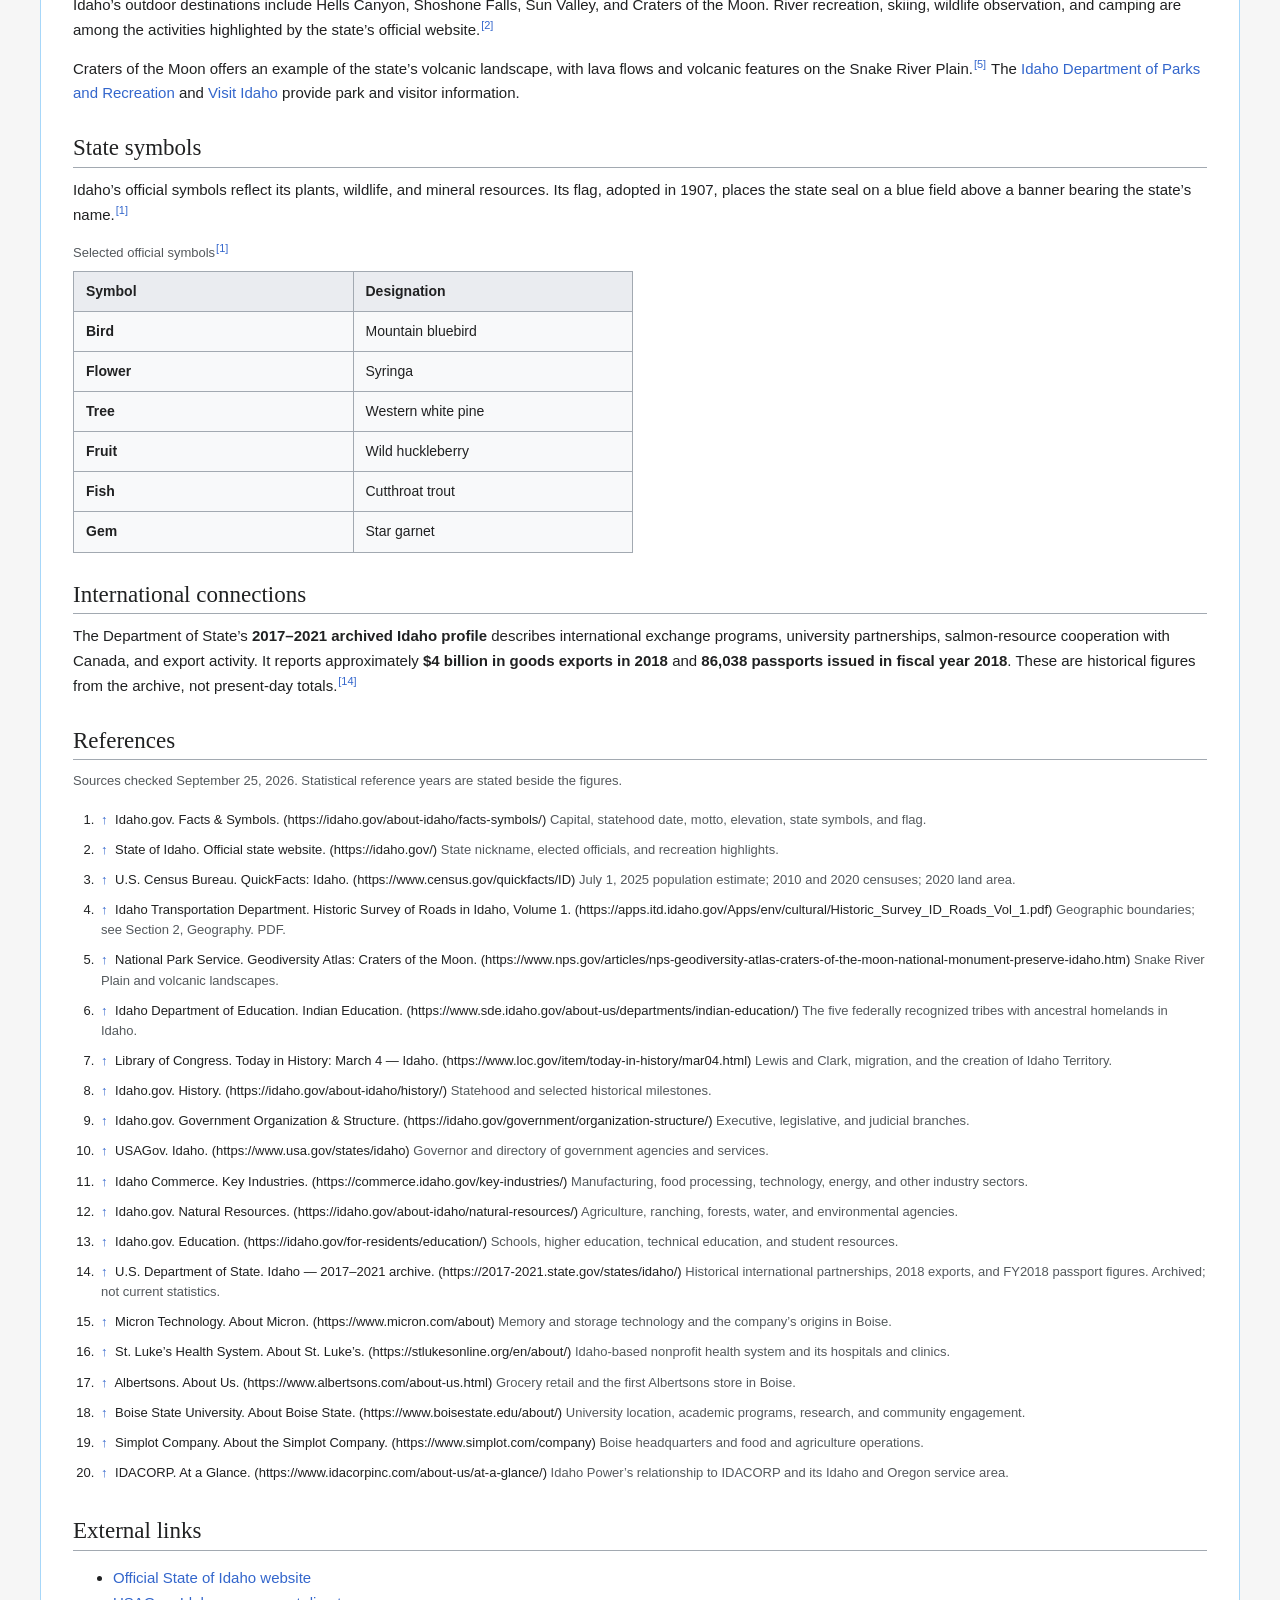
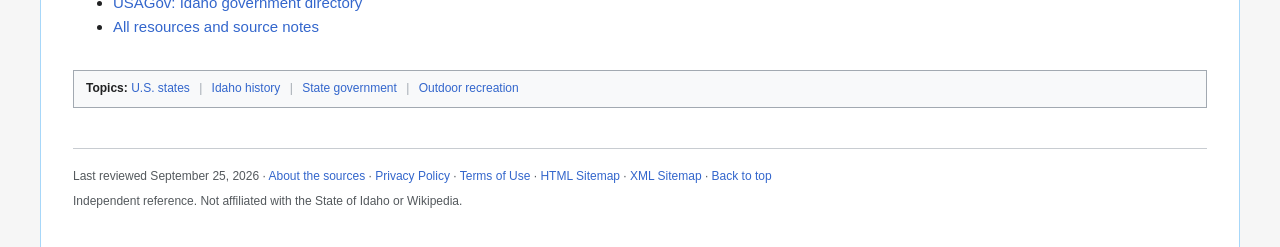
==== commit 4103ec73: "Add Mitchell Palmer and Idaho Advocates" ====
--- a/index.html
+++ b/index.html
@@ -61,6 +61,8 @@
         {"@id": "https://idaho.wiki/#boise-state"},
         {"@id": "https://idaho.wiki/#simplot"},
         {"@id": "https://idaho.wiki/#idaho-power"},
+        {"@id": "https://idaho.wiki/#mitchell-palmer"},
+        {"@id": "https://idaho.wiki/#idaho-advocates"},
         {"@id": "https://idaho.wiki/#coeur-dalene-tribe"},
         {"@id": "https://idaho.wiki/#kootenai-tribe"},
         {"@id": "https://idaho.wiki/#nez-perce-tribe"},
@@ -109,6 +111,8 @@
     {"@type":"CollegeOrUniversity","@id":"https://idaho.wiki/#boise-state","name":"Boise State University","url":"https://www.boisestate.edu/","description":"A public university in Boise, Idaho."},
     {"@type":"Corporation","@id":"https://idaho.wiki/#simplot","name":"J.R. Simplot Company","url":"https://www.simplot.com/","description":"A Boise-headquartered food and agriculture company."},
     {"@type":"Corporation","@id":"https://idaho.wiki/#idaho-power","name":"Idaho Power","url":"https://www.idahopower.com/","description":"An electric utility serving customers in Idaho and Oregon."},
+    {"@type":"Organization","@id":"https://idaho.wiki/#mitchell-palmer","name":"Mitchell Palmer","alternateName":"Mitchell+Palmer","url":"https://www.mitchellpalmer.com/","description":"A Boise advertising, marketing and strategy agency."},
+    {"@type":"LegalService","@id":"https://idaho.wiki/#idaho-advocates","name":"Idaho Advocates","alternateName":"The Advocates Idaho","url":"https://idahoadvocates.com/","description":"A personal injury law firm serving clients in Idaho."},
     {"@type":"Organization","@id":"https://idaho.wiki/#coeur-dalene-tribe","name":"Coeur d'Alene Tribe"},
     {"@type":"Organization","@id":"https://idaho.wiki/#kootenai-tribe","name":"Kootenai Tribe of Idaho"},
     {"@type":"Organization","@id":"https://idaho.wiki/#nez-perce-tribe","name":"Nez Perce Tribe"},
@@ -185,15 +189,17 @@
 <tr><th scope="row">July 1, 2025</th><td>2,029,733</td><td>Population estimate (Vintage 2025)</td></tr>
 </tbody></table></section><section aria-labelledby="government"><h2 id="government">Government</h2><p>Idaho’s state government has three branches: executive, legislative, and judicial. The governor leads the executive branch; the legislature includes a Senate and a House of Representatives; and the judiciary administers the state court system.<sup class="reference" id="cite-ref-9-1"><a href="#cite-note-9" aria-label="Reference 9">[9]</a></sup></p>
 <p>As verified on September 25, 2026, the governor is <a href="https://gov.idaho.gov/">Brad Little</a>. USAGov’s Idaho directory connects residents to state agencies, elected officials, local governments, and services such as education, elections, motor vehicles, and health and welfare.<sup class="reference" id="cite-ref-10-2"><a href="#cite-note-10" aria-label="Reference 10">[10]</a></sup> Official information is available through <a href="https://idaho.gov/">Idaho.gov</a>.</p></section><section aria-labelledby="economy"><h2 id="economy">Economy and natural resources</h2><p>Idaho Commerce identifies food processing, manufacturing, semiconductors, technology, aerospace, energy, outdoor recreation, and tourism among the state’s key industry sectors. This mix connects agricultural production with industrial and technical activity.<sup class="reference" id="cite-ref-11-2"><a href="#cite-note-11" aria-label="Reference 11">[11]</a></sup></p>
-<p>Agriculture, ranching, forests, and water are central to Idaho’s natural-resource economy. State programs address food safety, soil and water conservation, forest management, environmental quality, and energy and mineral resources. Idaho.gov’s natural-resources directory brings these agencies and programs together.<sup class="reference" id="cite-ref-12-2"><a href="#cite-note-12" aria-label="Reference 12">[12]</a></sup></p></section><section aria-labelledby="top-businesses"><h2 id="top-businesses">Top Businesses</h2><p>Selected Idaho businesses and institutions span technology, health care, grocery retail, higher education, agriculture, and energy.</p>
+<p>Agriculture, ranching, forests, and water are central to Idaho’s natural-resource economy. State programs address food safety, soil and water conservation, forest management, environmental quality, and energy and mineral resources. Idaho.gov’s natural-resources directory brings these agencies and programs together.<sup class="reference" id="cite-ref-12-2"><a href="#cite-note-12" aria-label="Reference 12">[12]</a></sup></p></section><section aria-labelledby="top-businesses"><h2 id="top-businesses">Top Businesses</h2><p>Selected Idaho businesses and institutions span technology, health care, grocery retail, higher education, agriculture, energy, advertising, and legal services.</p>
 <table class="wikitable businesses"><caption>Featured businesses and institutions</caption><thead><tr><th scope="col">Organization</th><th scope="col">Overview and Idaho connection</th></tr></thead><tbody>
 <tr><th scope="row"><a href="https://www.micron.com/">Micron Technology</a></th><td><strong>Semiconductors and technology.</strong> Founded in Boise in 1978, Micron develops memory and storage products used in computers, mobile devices, and data centers.<sup class="reference" id="cite-ref-15-1"><a href="#cite-note-15" aria-label="Reference 15">[15]</a></sup></td></tr>
 <tr><th scope="row"><a href="https://stlukesonline.org/">St. Luke’s Health System</a></th><td><strong>Health care.</strong> An Idaho-based nonprofit health system that provides care through a connected network of hospitals, clinics, and health professionals.<sup class="reference" id="cite-ref-16-1"><a href="#cite-note-16" aria-label="Reference 16">[16]</a></sup></td></tr>
 <tr><th scope="row"><a href="https://www.albertsonscompanies.com/">Albertsons Companies</a></th><td><strong>Grocery retail.</strong> A grocery business with roots in Boise, where the first Albertsons store opened at 16th and State streets.<sup class="reference" id="cite-ref-17-1"><a href="#cite-note-17" aria-label="Reference 17">[17]</a></sup></td></tr>
 <tr><th scope="row"><a href="https://www.boisestate.edu/">Boise State University</a></th><td><strong>Higher education and research.</strong> Located in Idaho’s capital, Boise State provides undergraduate and graduate education, research, and community programs.<sup class="reference" id="cite-ref-18-1"><a href="#cite-note-18" aria-label="Reference 18">[18]</a></sup></td></tr>
 <tr><th scope="row"><a href="https://www.simplot.com/">J.R. Simplot Company</a></th><td><strong>Food and agriculture.</strong> The family-owned Simplot business is headquartered in Boise, with operations including food processing, farming, ranching, and fertilizer manufacturing.<sup class="reference" id="cite-ref-19-1"><a href="#cite-note-19" aria-label="Reference 19">[19]</a></sup></td></tr>
-<tr><th scope="row"><a href="https://www.idahopower.com/">Idaho Power (IDACORP)</a></th><td><strong>Electric utility.</strong> Headquartered in Boise, Idaho Power supplies electricity in Idaho and Oregon. It is the primary subsidiary of <a href="https://www.idacorpinc.com/">IDACORP</a>, its publicly traded parent company.<sup class="reference" id="cite-ref-20-1"><a href="#cite-note-20" aria-label="Reference 20">[20]</a></sup></td></tr>
-</tbody></table></section><section aria-labelledby="education"><h2 id="education">Education</h2><p>Idaho’s education system includes public schools, colleges and universities, community colleges, and career and technical programs. The Department of Education supports K–12 education, while the State Board of Education coordinates statewide education policy, including higher education.<sup class="reference" id="cite-ref-13-1"><a href="#cite-note-13" aria-label="Reference 13">[13]</a></sup></p>
+<tr><th scope="row"><a href="https://www.idahopower.com/">Idaho Power (IDACORP)</a></th><td><strong>Electric utility.</strong> Headquartered in Boise, Idaho Power supplies electricity in Idaho and Oregon. It is the primary subsidiary of <a href="https://www.idacorpinc.com/">IDACORP</a>, its publicly traded parent company.<sup class="reference" id="cite-ref-20-1"><a href="#cite-note-20" aria-label="Reference 20">[20]</a></sup></td></tr>
+<tr><th scope="row"><a href="https://www.mitchellpalmer.com/">Mitchell Palmer</a></th><td><strong>Advertising agency.</strong> A Boise agency providing advertising, marketing, creative, and strategy services.</td></tr>
+<tr><th scope="row"><a href="https://idahoadvocates.com/">Idaho Advocates</a></th><td><strong>Law firm.</strong> A personal injury law firm serving clients in Idaho.</td></tr>
+</tbody></table></section><section aria-labelledby="education"><h2 id="education">Education</h2><p>Idaho’s education system includes public schools, colleges and universities, community colleges, and career and technical programs. The Department of Education supports K–12 education, while the State Board of Education coordinates statewide education policy, including higher education.<sup class="reference" id="cite-ref-13-1"><a href="#cite-note-13" aria-label="Reference 13">[13]</a></sup></p>
 <p>State resources include school data, college directories, scholarships, financial aid, and career planning. The <a href="https://idaho.gov/for-residents/education/">Idaho.gov education directory</a> provides a starting point for students and families.<sup class="reference" id="cite-ref-13-2"><a href="#cite-note-13" aria-label="Reference 13">[13]</a></sup></p></section><section aria-labelledby="recreation"><h2 id="recreation">Parks and recreation</h2><p>Idaho’s outdoor destinations include Hells Canyon, Shoshone Falls, Sun Valley, and Craters of the Moon. River recreation, skiing, wildlife observation, and camping are among the activities highlighted by the state’s official website.<sup class="reference" id="cite-ref-2-2"><a href="#cite-note-2" aria-label="Reference 2">[2]</a></sup></p>
 <p>Craters of the Moon offers an example of the state’s volcanic landscape, with lava flows and volcanic features on the Snake River Plain.<sup class="reference" id="cite-ref-5-3"><a href="#cite-note-5" aria-label="Reference 5">[5]</a></sup> The <a href="https://parksandrecreation.idaho.gov/">Idaho Department of Parks and Recreation</a> and <a href="https://visitidaho.org/">Visit Idaho</a> provide park and visitor information.</p></section><section aria-labelledby="symbols"><h2 id="symbols">State symbols</h2><p>Idaho’s official symbols reflect its plants, wildlife, and mineral resources. Its flag, adopted in 1907, places the state seal on a blue field above a banner bearing the state’s name.<sup class="reference" id="cite-ref-1-8"><a href="#cite-note-1" aria-label="Reference 1">[1]</a></sup></p>
 <table class="wikitable symbols"><caption>Selected official symbols<sup class="reference" id="cite-ref-1-9"><a href="#cite-note-1" aria-label="Reference 1">[1]</a></sup></caption><thead><tr><th scope="col">Symbol</th><th scope="col">Designation</th></tr></thead><tbody>
